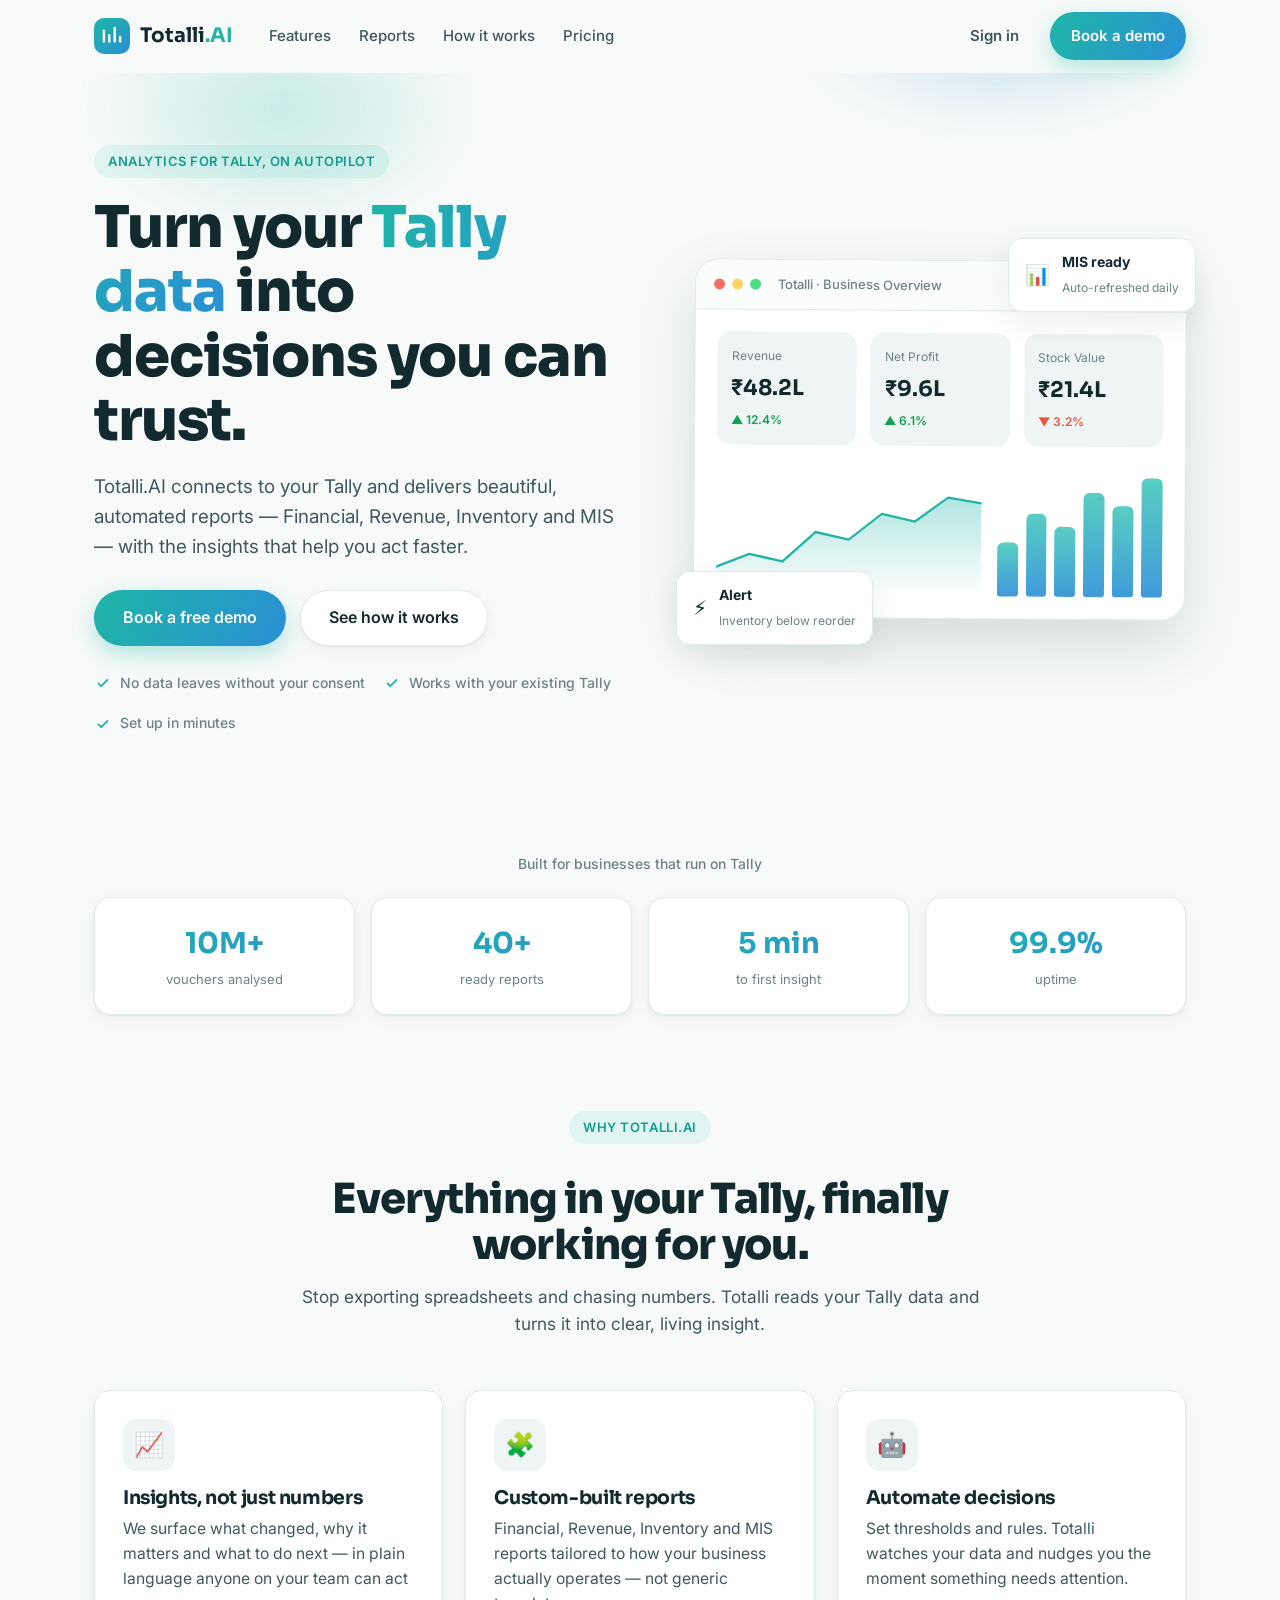
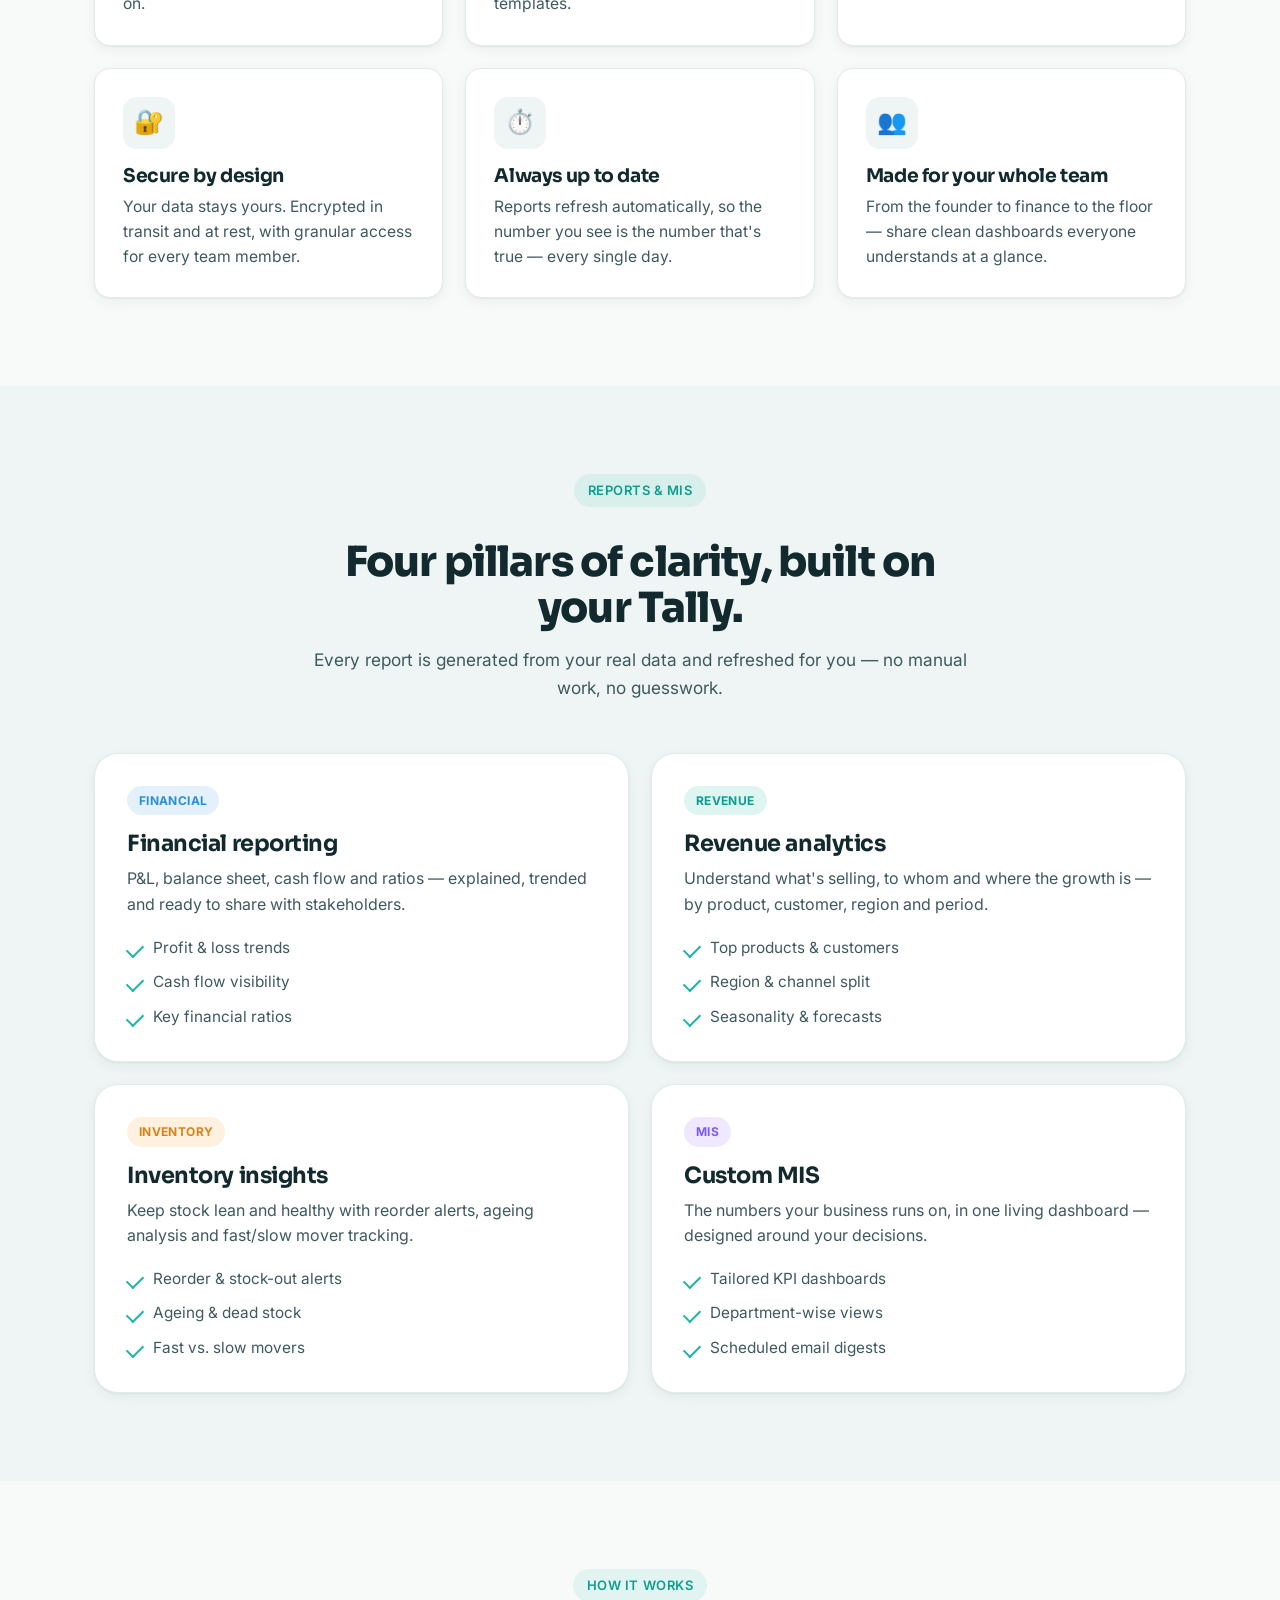
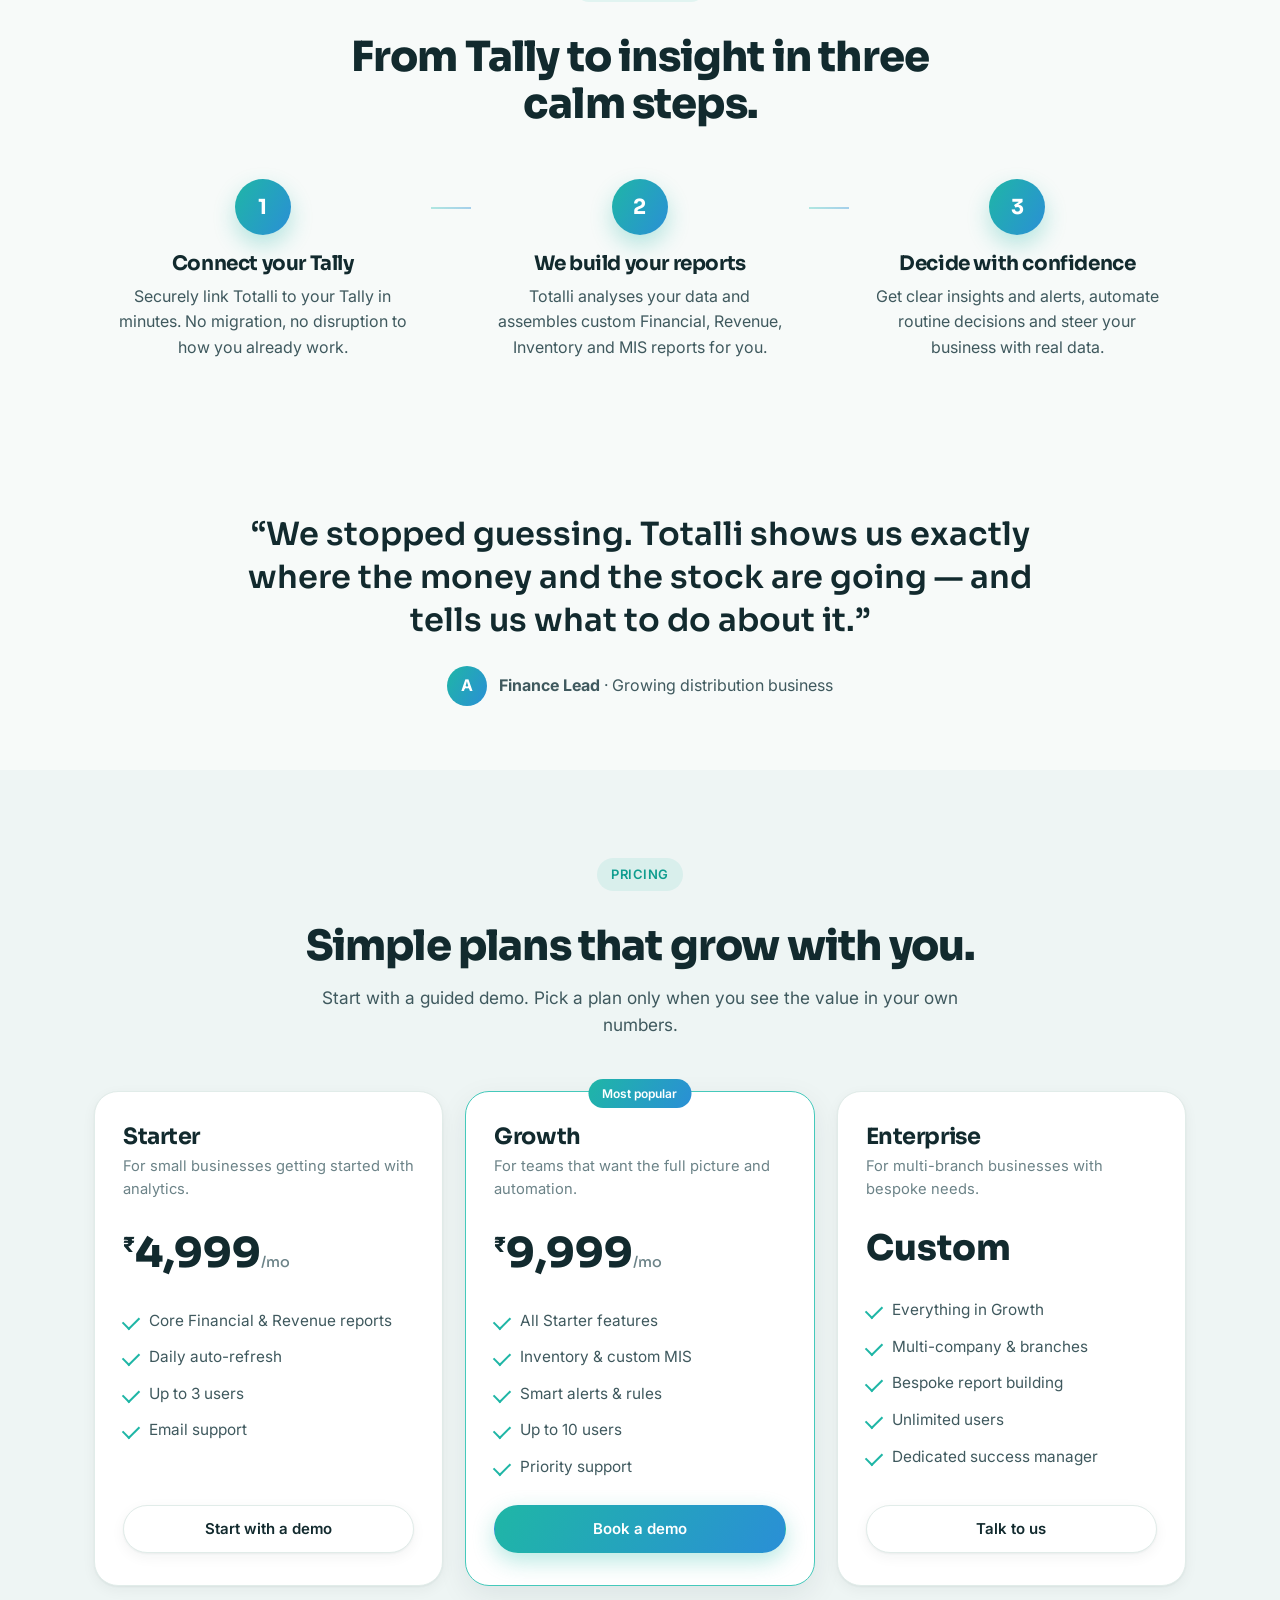
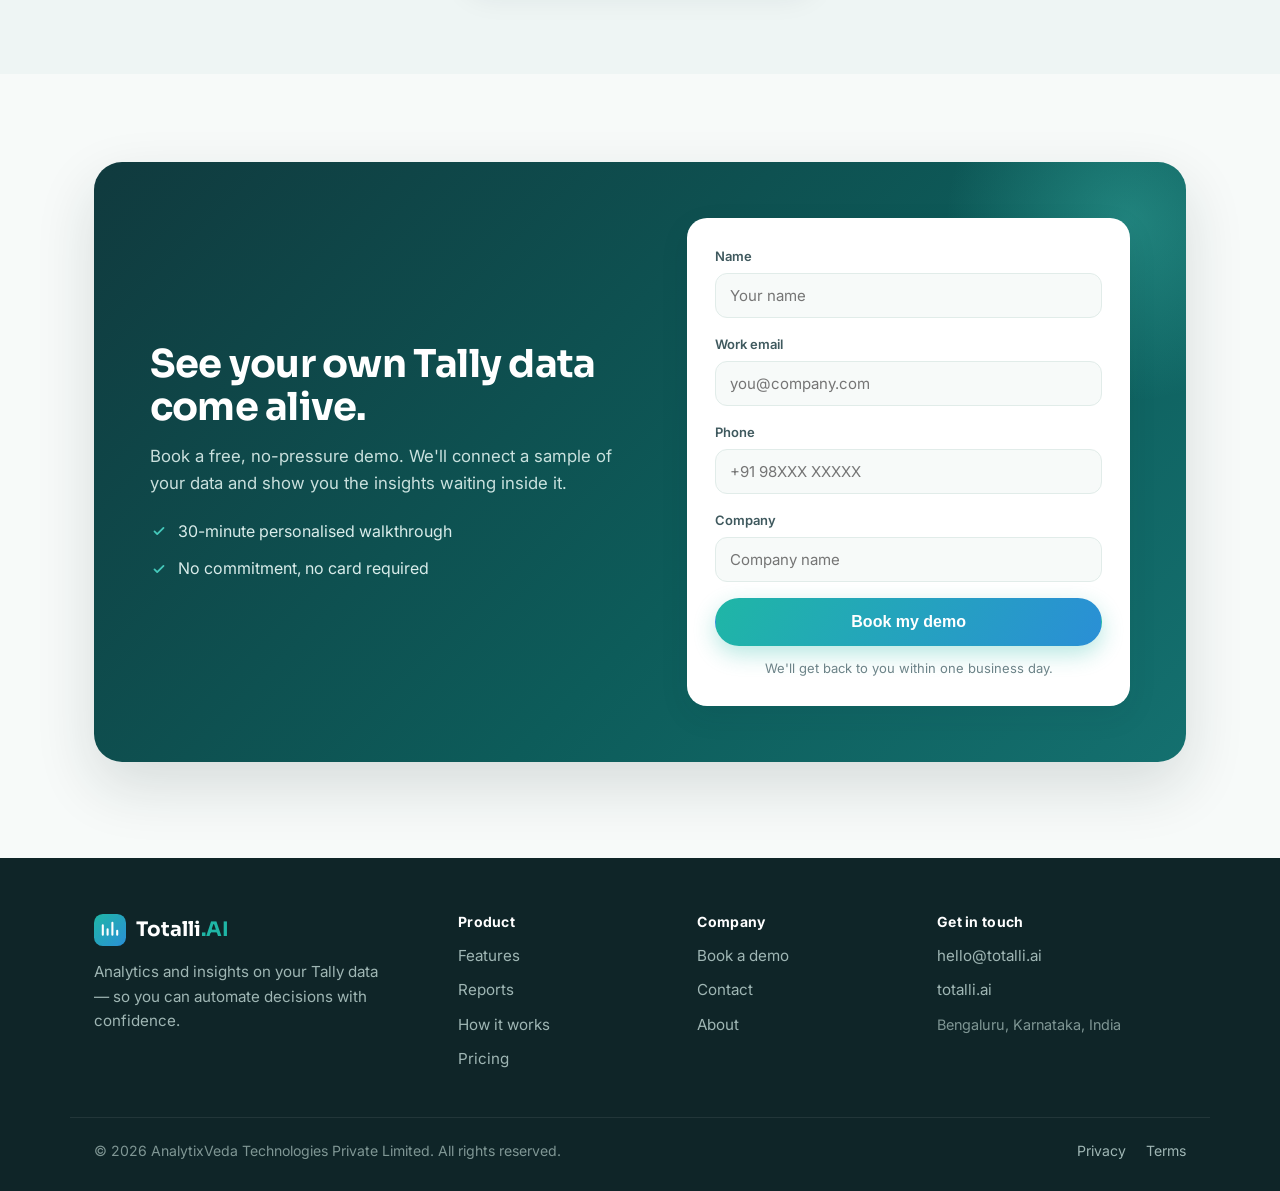
==== index.html @ 1603a4ab "Totalli.AI marketing site" ====
<!DOCTYPE html>
<html lang="en">
<head>
  <meta charset="UTF-8" />
  <meta name="viewport" content="width=device-width, initial-scale=1.0" />
  <title>Totalli.AI — Turn your Tally data into decisions</title>
  <meta name="description" content="Totalli.AI gives you analytics, insights and custom reports on your Tally data — Financial, Revenue, Inventory and MIS — so you can automate decisions with confidence." />
  <link rel="preconnect" href="https://fonts.googleapis.com" />
  <link rel="preconnect" href="https://fonts.gstatic.com" crossorigin />
  <link href="https://fonts.googleapis.com/css2?family=Inter:wght@400;500;600;700;800&family=Sora:wght@500;600;700;800&display=swap" rel="stylesheet" />
  <link rel="stylesheet" href="styles.css" />
  <link rel="icon" href="data:image/svg+xml,%3Csvg xmlns='http://www.w3.org/2000/svg' viewBox='0 0 32 32'%3E%3Crect width='32' height='32' rx='8' fill='%2316a394'/%3E%3Ctext x='50%25' y='54%25' font-size='18' font-family='Arial' font-weight='bold' fill='white' text-anchor='middle' dominant-baseline='middle'%3ET%3C/text%3E%3C/svg%3E" />
</head>
<body>
  <!-- ===== Header ===== -->
  <header class="site-header" id="top">
    <div class="container nav">
      <a href="#top" class="brand" aria-label="Totalli.AI home">
        <span class="brand-mark">
          <svg viewBox="0 0 40 40" width="36" height="36" aria-hidden="true">
            <rect width="40" height="40" rx="11" fill="url(#lg)"/>
            <path d="M11 26V14m6 12v-7m6 7v-15m6 15v-5" stroke="#fff" stroke-width="2.6" stroke-linecap="round"/>
            <defs>
              <linearGradient id="lg" x1="0" y1="0" x2="40" y2="40" gradientUnits="userSpaceOnUse">
                <stop stop-color="#1fb6a6"/><stop offset="1" stop-color="#2a8fd6"/>
              </linearGradient>
            </defs>
          </svg>
        </span>
        <span class="brand-name">Totalli<span class="brand-dot">.AI</span></span>
      </a>

      <nav class="nav-links" aria-label="Primary">
        <a href="#features">Features</a>
        <a href="#reports">Reports</a>
        <a href="#how">How it works</a>
        <a href="#pricing">Pricing</a>
      </nav>

      <div class="nav-cta">
        <a href="#contact" class="btn btn-ghost">Sign in</a>
        <a href="#contact" class="btn btn-primary">Book a demo</a>
      </div>

      <button class="nav-toggle" aria-label="Toggle menu" aria-expanded="false">
        <span></span><span></span><span></span>
      </button>
    </div>
  </header>

  <main>
    <!-- ===== Hero ===== -->
    <section class="hero">
      <div class="hero-glow" aria-hidden="true"></div>
      <div class="container hero-inner">
        <div class="hero-copy reveal">
          <span class="eyebrow">Analytics for Tally, on autopilot</span>
          <h1>Turn your <span class="grad">Tally data</span> into decisions you can trust.</h1>
          <p class="lede">
            Totalli.AI connects to your Tally and delivers beautiful, automated reports —
            Financial, Revenue, Inventory and MIS — with the insights that help you act faster.
          </p>
          <div class="hero-actions">
            <a href="#contact" class="btn btn-primary btn-lg">Book a free demo</a>
            <a href="#how" class="btn btn-soft btn-lg">See how it works</a>
          </div>
          <ul class="hero-trust">
            <li><svg class="ic" viewBox="0 0 20 20"><path d="M5 10.5l3 3 7-7" fill="none" stroke="currentColor" stroke-width="2" stroke-linecap="round" stroke-linejoin="round"/></svg> No data leaves without your consent</li>
            <li><svg class="ic" viewBox="0 0 20 20"><path d="M5 10.5l3 3 7-7" fill="none" stroke="currentColor" stroke-width="2" stroke-linecap="round" stroke-linejoin="round"/></svg> Works with your existing Tally</li>
            <li><svg class="ic" viewBox="0 0 20 20"><path d="M5 10.5l3 3 7-7" fill="none" stroke="currentColor" stroke-width="2" stroke-linecap="round" stroke-linejoin="round"/></svg> Set up in minutes</li>
          </ul>
        </div>

        <div class="hero-visual reveal">
          <div class="dash">
            <div class="dash-head">
              <span class="dot r"></span><span class="dot y"></span><span class="dot g"></span>
              <span class="dash-title">Totalli · Business Overview</span>
            </div>
            <div class="dash-body">
              <div class="kpis">
                <div class="kpi">
                  <span class="kpi-label">Revenue</span>
                  <span class="kpi-value">₹48.2L</span>
                  <span class="kpi-trend up">▲ 12.4%</span>
                </div>
                <div class="kpi">
                  <span class="kpi-label">Net Profit</span>
                  <span class="kpi-value">₹9.6L</span>
                  <span class="kpi-trend up">▲ 6.1%</span>
                </div>
                <div class="kpi">
                  <span class="kpi-label">Stock Value</span>
                  <span class="kpi-value">₹21.4L</span>
                  <span class="kpi-trend down">▼ 3.2%</span>
                </div>
              </div>
              <div class="chart">
                <svg viewBox="0 0 320 140" preserveAspectRatio="none" aria-hidden="true">
                  <defs>
                    <linearGradient id="area" x1="0" y1="0" x2="0" y2="1">
                      <stop offset="0" stop-color="#1fb6a6" stop-opacity="0.35"/>
                      <stop offset="1" stop-color="#1fb6a6" stop-opacity="0"/>
                    </linearGradient>
                  </defs>
                  <path class="spark-area" d="M0,110 L40,96 L80,104 L120,72 L160,80 L200,52 L240,60 L280,34 L320,40 L320,140 L0,140 Z" fill="url(#area)"/>
                  <path class="spark-line" d="M0,110 L40,96 L80,104 L120,72 L160,80 L200,52 L240,60 L280,34 L320,40" fill="none" stroke="#1fb6a6" stroke-width="2.5" stroke-linecap="round" stroke-linejoin="round"/>
                </svg>
                <div class="bars">
                  <span style="--h:42%"></span><span style="--h:64%"></span><span style="--h:54%"></span>
                  <span style="--h:80%"></span><span style="--h:70%"></span><span style="--h:92%"></span>
                </div>
              </div>
            </div>
          </div>
          <div class="float-card fc-1">
            <span class="fc-ic">📊</span>
            <div><strong>MIS ready</strong><small>Auto-refreshed daily</small></div>
          </div>
          <div class="float-card fc-2">
            <span class="fc-ic">⚡</span>
            <div><strong>Alert</strong><small>Inventory below reorder</small></div>
          </div>
        </div>
      </div>
    </section>

    <!-- ===== Logos / trust strip ===== -->
    <section class="strip">
      <div class="container">
        <p class="strip-label">Built for businesses that run on Tally</p>
        <div class="strip-stats">
          <div><b>10M+</b><span>vouchers analysed</span></div>
          <div><b>40+</b><span>ready reports</span></div>
          <div><b>5 min</b><span>to first insight</span></div>
          <div><b>99.9%</b><span>uptime</span></div>
        </div>
      </div>
    </section>

    <!-- ===== Features ===== -->
    <section class="section" id="features">
      <div class="container">
        <div class="section-head reveal">
          <span class="eyebrow">Why Totalli.AI</span>
          <h2>Everything in your Tally, finally working for you.</h2>
          <p>Stop exporting spreadsheets and chasing numbers. Totalli reads your Tally data and turns it into clear, living insight.</p>
        </div>
        <div class="grid features">
          <article class="card reveal">
            <span class="feat-ic">📈</span>
            <h3>Insights, not just numbers</h3>
            <p>We surface what changed, why it matters and what to do next — in plain language anyone on your team can act on.</p>
          </article>
          <article class="card reveal">
            <span class="feat-ic">🧩</span>
            <h3>Custom-built reports</h3>
            <p>Financial, Revenue, Inventory and MIS reports tailored to how your business actually operates — not generic templates.</p>
          </article>
          <article class="card reveal">
            <span class="feat-ic">🤖</span>
            <h3>Automate decisions</h3>
            <p>Set thresholds and rules. Totalli watches your data and nudges you the moment something needs attention.</p>
          </article>
          <article class="card reveal">
            <span class="feat-ic">🔐</span>
            <h3>Secure by design</h3>
            <p>Your data stays yours. Encrypted in transit and at rest, with granular access for every team member.</p>
          </article>
          <article class="card reveal">
            <span class="feat-ic">⏱️</span>
            <h3>Always up to date</h3>
            <p>Reports refresh automatically, so the number you see is the number that's true — every single day.</p>
          </article>
          <article class="card reveal">
            <span class="feat-ic">👥</span>
            <h3>Made for your whole team</h3>
            <p>From the founder to finance to the floor — share clean dashboards everyone understands at a glance.</p>
          </article>
        </div>
      </div>
    </section>

    <!-- ===== Reports ===== -->
    <section class="section section-tint" id="reports">
      <div class="container">
        <div class="section-head reveal">
          <span class="eyebrow">Reports & MIS</span>
          <h2>Four pillars of clarity, built on your Tally.</h2>
          <p>Every report is generated from your real data and refreshed for you — no manual work, no guesswork.</p>
        </div>
        <div class="grid reports">
          <article class="report reveal">
            <div class="report-tag tag-fin">Financial</div>
            <h3>Financial reporting</h3>
            <p>P&amp;L, balance sheet, cash flow and ratios — explained, trended and ready to share with stakeholders.</p>
            <ul>
              <li>Profit &amp; loss trends</li>
              <li>Cash flow visibility</li>
              <li>Key financial ratios</li>
            </ul>
          </article>
          <article class="report reveal">
            <div class="report-tag tag-rev">Revenue</div>
            <h3>Revenue analytics</h3>
            <p>Understand what's selling, to whom and where the growth is — by product, customer, region and period.</p>
            <ul>
              <li>Top products &amp; customers</li>
              <li>Region &amp; channel split</li>
              <li>Seasonality &amp; forecasts</li>
            </ul>
          </article>
          <article class="report reveal">
            <div class="report-tag tag-inv">Inventory</div>
            <h3>Inventory insights</h3>
            <p>Keep stock lean and healthy with reorder alerts, ageing analysis and fast/slow mover tracking.</p>
            <ul>
              <li>Reorder &amp; stock-out alerts</li>
              <li>Ageing &amp; dead stock</li>
              <li>Fast vs. slow movers</li>
            </ul>
          </article>
          <article class="report reveal">
            <div class="report-tag tag-mis">MIS</div>
            <h3>Custom MIS</h3>
            <p>The numbers your business runs on, in one living dashboard — designed around your decisions.</p>
            <ul>
              <li>Tailored KPI dashboards</li>
              <li>Department-wise views</li>
              <li>Scheduled email digests</li>
            </ul>
          </article>
        </div>
      </div>
    </section>

    <!-- ===== How it works ===== -->
    <section class="section" id="how">
      <div class="container">
        <div class="section-head reveal">
          <span class="eyebrow">How it works</span>
          <h2>From Tally to insight in three calm steps.</h2>
        </div>
        <div class="steps">
          <div class="step reveal">
            <span class="step-num">1</span>
            <h3>Connect your Tally</h3>
            <p>Securely link Totalli to your Tally in minutes. No migration, no disruption to how you already work.</p>
          </div>
          <div class="step-line" aria-hidden="true"></div>
          <div class="step reveal">
            <span class="step-num">2</span>
            <h3>We build your reports</h3>
            <p>Totalli analyses your data and assembles custom Financial, Revenue, Inventory and MIS reports for you.</p>
          </div>
          <div class="step-line" aria-hidden="true"></div>
          <div class="step reveal">
            <span class="step-num">3</span>
            <h3>Decide with confidence</h3>
            <p>Get clear insights and alerts, automate routine decisions and steer your business with real data.</p>
          </div>
        </div>
      </div>
    </section>

    <!-- ===== Quote / social proof ===== -->
    <section class="section quote-section">
      <div class="container">
        <blockquote class="quote reveal">
          <p>“We stopped guessing. Totalli shows us exactly where the money and the stock are going — and tells us what to do about it.”</p>
          <footer><span class="avatar">A</span> <span><strong>Finance Lead</strong> · Growing distribution business</span></footer>
        </blockquote>
      </div>
    </section>

    <!-- ===== Pricing ===== -->
    <section class="section section-tint" id="pricing">
      <div class="container">
        <div class="section-head reveal">
          <span class="eyebrow">Pricing</span>
          <h2>Simple plans that grow with you.</h2>
          <p>Start with a guided demo. Pick a plan only when you see the value in your own numbers.</p>
        </div>
        <div class="grid pricing">
          <article class="price-card reveal">
            <h3>Starter</h3>
            <p class="price-desc">For small businesses getting started with analytics.</p>
            <div class="price"><span>₹</span>4,999<small>/mo</small></div>
            <ul>
              <li>Core Financial &amp; Revenue reports</li>
              <li>Daily auto-refresh</li>
              <li>Up to 3 users</li>
              <li>Email support</li>
            </ul>
            <a href="#contact" class="btn btn-soft btn-block">Start with a demo</a>
          </article>
          <article class="price-card featured reveal">
            <span class="badge">Most popular</span>
            <h3>Growth</h3>
            <p class="price-desc">For teams that want the full picture and automation.</p>
            <div class="price"><span>₹</span>9,999<small>/mo</small></div>
            <ul>
              <li>All Starter features</li>
              <li>Inventory &amp; custom MIS</li>
              <li>Smart alerts &amp; rules</li>
              <li>Up to 10 users</li>
              <li>Priority support</li>
            </ul>
            <a href="#contact" class="btn btn-primary btn-block">Book a demo</a>
          </article>
          <article class="price-card reveal">
            <h3>Enterprise</h3>
            <p class="price-desc">For multi-branch businesses with bespoke needs.</p>
            <div class="price price-custom">Custom</div>
            <ul>
              <li>Everything in Growth</li>
              <li>Multi-company &amp; branches</li>
              <li>Bespoke report building</li>
              <li>Unlimited users</li>
              <li>Dedicated success manager</li>
            </ul>
            <a href="#contact" class="btn btn-soft btn-block">Talk to us</a>
          </article>
        </div>
      </div>
    </section>

    <!-- ===== CTA / Contact ===== -->
    <section class="section cta-section" id="contact">
      <div class="container">
        <div class="cta reveal">
          <div class="cta-copy">
            <h2>See your own Tally data come alive.</h2>
            <p>Book a free, no-pressure demo. We'll connect a sample of your data and show you the insights waiting inside it.</p>
            <ul class="cta-points">
              <li><svg class="ic" viewBox="0 0 20 20"><path d="M5 10.5l3 3 7-7" fill="none" stroke="currentColor" stroke-width="2" stroke-linecap="round" stroke-linejoin="round"/></svg> 30-minute personalised walkthrough</li>
              <li><svg class="ic" viewBox="0 0 20 20"><path d="M5 10.5l3 3 7-7" fill="none" stroke="currentColor" stroke-width="2" stroke-linecap="round" stroke-linejoin="round"/></svg> No commitment, no card required</li>
            </ul>
          </div>
          <form class="cta-form" id="demoForm" onsubmit="return Totalli.submit(event)">
            <!-- Web3Forms config -->
            <input type="hidden" name="access_key" value="YOUR_WEB3FORMS_ACCESS_KEY" />
            <input type="hidden" name="subject" value="New Totalli.AI demo request" />
            <input type="hidden" name="from_name" value="Totalli.AI Website" />
            <!-- Honeypot spam trap (leave empty) -->
            <input type="checkbox" name="botcheck" class="hp" tabindex="-1" autocomplete="off" />

            <div class="field">
              <label for="name">Name</label>
              <input id="name" name="name" type="text" placeholder="Your name" required />
            </div>
            <div class="field">
              <label for="email">Work email</label>
              <input id="email" name="email" type="email" placeholder="you@company.com" required />
            </div>
            <div class="field">
              <label for="phone">Phone</label>
              <input id="phone" name="phone" type="tel" inputmode="tel" placeholder="+91 98XXX XXXXX" pattern="[0-9+()\-\s]{7,}" required />
            </div>
            <div class="field">
              <label for="company">Company</label>
              <input id="company" name="company" type="text" placeholder="Company name" />
            </div>
            <button type="submit" class="btn btn-primary btn-block btn-lg" id="demoSubmit">Book my demo</button>
            <p class="form-note" id="formNote">We'll get back to you within one business day.</p>
          </form>
        </div>
      </div>
    </section>
  </main>

  <!-- ===== Footer ===== -->
  <footer class="site-footer">
    <div class="container footer-grid">
      <div class="footer-brand">
        <a href="#top" class="brand">
          <span class="brand-mark">
            <svg viewBox="0 0 40 40" width="32" height="32" aria-hidden="true">
              <rect width="40" height="40" rx="11" fill="url(#lg2)"/>
              <path d="M11 26V14m6 12v-7m6 7v-15m6 15v-5" stroke="#fff" stroke-width="2.6" stroke-linecap="round"/>
              <defs><linearGradient id="lg2" x1="0" y1="0" x2="40" y2="40" gradientUnits="userSpaceOnUse"><stop stop-color="#1fb6a6"/><stop offset="1" stop-color="#2a8fd6"/></linearGradient></defs>
            </svg>
          </span>
          <span class="brand-name">Totalli<span class="brand-dot">.AI</span></span>
        </a>
        <p>Analytics and insights on your Tally data — so you can automate decisions with confidence.</p>
      </div>
      <div class="footer-col">
        <h4>Product</h4>
        <a href="#features">Features</a>
        <a href="#reports">Reports</a>
        <a href="#how">How it works</a>
        <a href="#pricing">Pricing</a>
      </div>
      <div class="footer-col">
        <h4>Company</h4>
        <a href="#contact">Book a demo</a>
        <a href="#contact">Contact</a>
        <a href="#top">About</a>
      </div>
      <div class="footer-col">
        <h4>Get in touch</h4>
        <a href="mailto:hello@totalli.ai">hello@totalli.ai</a>
        <a href="https://totalli.ai">totalli.ai</a>
        <p class="addr">Bengaluru, Karnataka, India</p>
      </div>
    </div>
    <div class="container footer-bottom">
      <p>© <span id="year"></span> AnalytixVeda Technologies Private Limited. All rights reserved.</p>
      <div class="footer-legal">
        <a href="privacy.html">Privacy</a><a href="terms.html">Terms</a>
      </div>
    </div>
  </footer>

  <script src="script.js"></script>
</body>
</html>
---- styles.css ----
/* ============================================================
   Totalli.AI — calm, modern marketing styles
   ============================================================ */

:root {
  /* Brand */
  --teal-600: #0f9d8f;
  --teal-500: #1fb6a6;
  --teal-400: #45c9bb;
  --blue-500: #2a8fd6;
  --grad: linear-gradient(120deg, #1fb6a6 0%, #2a8fd6 100%);

  /* Calm neutrals */
  --bg: #f7faf9;
  --bg-tint: #eef5f4;
  --surface: #ffffff;
  --ink: #122a2e;
  --ink-soft: #3f595e;
  --muted: #6c8388;
  --line: #e1ece9;

  --shadow-sm: 0 1px 2px rgba(18, 42, 46, .05), 0 4px 14px rgba(18, 42, 46, .05);
  --shadow-md: 0 10px 30px rgba(18, 42, 46, .08);
  --shadow-lg: 0 24px 60px rgba(18, 42, 46, .14);

  --radius: 16px;
  --radius-lg: 24px;
  --maxw: 1140px;

  --font: 'Inter', system-ui, -apple-system, 'Segoe UI', sans-serif;
  --display: 'Sora', var(--font);
}

* { box-sizing: border-box; margin: 0; padding: 0; }

html { scroll-behavior: smooth; }

body {
  font-family: var(--font);
  color: var(--ink);
  background: var(--bg);
  line-height: 1.6;
  -webkit-font-smoothing: antialiased;
  overflow-x: hidden;
}

.container { width: 100%; max-width: var(--maxw); margin: 0 auto; padding: 0 24px; }

h1, h2, h3, h4 { font-family: var(--display); line-height: 1.12; letter-spacing: -.02em; color: var(--ink); }

a { color: inherit; text-decoration: none; }

.grad {
  background: var(--grad);
  -webkit-background-clip: text;
  background-clip: text;
  color: transparent;
}

/* ===== Buttons ===== */
.btn {
  display: inline-flex; align-items: center; justify-content: center; gap: 8px;
  font-weight: 600; font-size: 15px;
  padding: 11px 20px; border-radius: 999px; border: 1px solid transparent;
  cursor: pointer; transition: transform .18s ease, box-shadow .18s ease, background .18s ease, color .18s ease;
  white-space: nowrap;
}
.btn-lg { padding: 14px 28px; font-size: 16px; }
.btn-block { width: 100%; }
.btn-primary { background: var(--grad); color: #fff; box-shadow: 0 8px 22px rgba(31, 182, 166, .32); }
.btn-primary:hover { transform: translateY(-2px); box-shadow: 0 14px 30px rgba(31, 182, 166, .4); }
.btn-soft { background: var(--surface); color: var(--ink); border-color: var(--line); box-shadow: var(--shadow-sm); }
.btn-soft:hover { transform: translateY(-2px); border-color: var(--teal-400); color: var(--teal-600); }
.btn-ghost { background: transparent; color: var(--ink-soft); }
.btn-ghost:hover { color: var(--teal-600); }

/* ===== Header ===== */
.site-header {
  position: sticky; top: 0; z-index: 50;
  backdrop-filter: blur(12px);
  background: rgba(247, 250, 249, .72);
  border-bottom: 1px solid transparent;
  transition: border-color .25s ease, background .25s ease, box-shadow .25s ease;
}
.site-header.scrolled { border-color: var(--line); box-shadow: var(--shadow-sm); background: rgba(247, 250, 249, .9); }
.nav { display: flex; align-items: center; gap: 24px; height: 72px; }
.brand { display: flex; align-items: center; gap: 10px; font-family: var(--display); font-weight: 700; font-size: 20px; }
.brand-mark { display: inline-flex; }
.brand-dot { color: var(--teal-500); }
.nav-links { display: flex; gap: 28px; margin-left: 12px; margin-right: auto; }
.nav-links a { color: var(--ink-soft); font-weight: 500; font-size: 15px; position: relative; padding: 4px 0; }
.nav-links a::after { content: ""; position: absolute; left: 0; bottom: -2px; width: 0; height: 2px; background: var(--grad); transition: width .22s ease; border-radius: 2px; }
.nav-links a:hover { color: var(--ink); }
.nav-links a:hover::after { width: 100%; }
.nav-cta { display: flex; align-items: center; gap: 10px; }

.nav-toggle { display: none; flex-direction: column; gap: 5px; background: none; border: none; cursor: pointer; padding: 8px; }
.nav-toggle span { width: 24px; height: 2px; background: var(--ink); border-radius: 2px; transition: .25s; }

/* ===== Hero ===== */
.hero { position: relative; padding: 72px 0 90px; overflow: hidden; }
.hero-glow {
  position: absolute; inset: -20% 0 auto 0; height: 620px; z-index: 0;
  background:
    radial-gradient(closest-side at 22% 30%, rgba(31, 182, 166, .22), transparent 70%),
    radial-gradient(closest-side at 78% 20%, rgba(42, 143, 214, .18), transparent 70%);
  filter: blur(10px);
}
.hero-inner { position: relative; z-index: 1; display: grid; grid-template-columns: 1.05fr .95fr; gap: 56px; align-items: center; }

.eyebrow {
  display: inline-block; font-weight: 600; font-size: 13px; letter-spacing: .04em; text-transform: uppercase;
  color: var(--teal-600); background: rgba(31, 182, 166, .1);
  padding: 6px 14px; border-radius: 999px; margin-bottom: 18px;
}
.hero h1 { font-size: clamp(2.3rem, 4.6vw, 3.6rem); font-weight: 800; margin-bottom: 18px; }
.lede { font-size: 1.18rem; color: var(--ink-soft); max-width: 540px; margin-bottom: 28px; }
.hero-actions { display: flex; gap: 14px; flex-wrap: wrap; margin-bottom: 26px; }
.hero-trust { display: flex; flex-wrap: wrap; gap: 18px; list-style: none; }
.hero-trust li { display: flex; align-items: center; gap: 8px; color: var(--muted); font-size: 14px; font-weight: 500; }
.ic { width: 18px; height: 18px; color: var(--teal-500); flex: none; }

/* Dashboard visual */
.hero-visual { position: relative; }
.dash {
  background: var(--surface); border: 1px solid var(--line); border-radius: var(--radius-lg);
  box-shadow: var(--shadow-lg); overflow: hidden; transform: rotate(.4deg);
}
.dash-head { display: flex; align-items: center; gap: 7px; padding: 14px 18px; border-bottom: 1px solid var(--line); background: #fbfdfc; }
.dot { width: 11px; height: 11px; border-radius: 50%; }
.dot.r { background: #ff6b6b; } .dot.y { background: #ffd166; } .dot.g { background: #4ade80; }
.dash-title { margin-left: 10px; font-size: 13px; color: var(--muted); font-weight: 500; }
.dash-body { padding: 22px; }
.kpis { display: grid; grid-template-columns: repeat(3, 1fr); gap: 14px; margin-bottom: 20px; }
.kpi { background: var(--bg-tint); border-radius: 14px; padding: 14px; }
.kpi-label { display: block; font-size: 12px; color: var(--muted); margin-bottom: 6px; }
.kpi-value { display: block; font-family: var(--display); font-weight: 700; font-size: 1.35rem; }
.kpi-trend { font-size: 12px; font-weight: 600; }
.kpi-trend.up { color: #12a150; } .kpi-trend.down { color: #e8573f; }
.chart { display: grid; grid-template-columns: 1.6fr 1fr; gap: 16px; align-items: end; }
.chart svg { width: 100%; height: 130px; }
.bars { display: flex; gap: 8px; align-items: flex-end; height: 130px; }
.bars span { flex: 1; height: var(--h); background: linear-gradient(180deg, var(--teal-400), var(--blue-500)); border-radius: 6px 6px 3px 3px; opacity: .9; }

.float-card {
  position: absolute; display: flex; align-items: center; gap: 12px;
  background: var(--surface); border: 1px solid var(--line); border-radius: 14px;
  padding: 12px 16px; box-shadow: var(--shadow-md);
}
.float-card strong { display: block; font-size: 14px; }
.float-card small { color: var(--muted); font-size: 12px; }
.fc-ic { font-size: 20px; }
.fc-1 { top: -22px; right: -10px; animation: floaty 6s ease-in-out infinite; }
.fc-2 { bottom: -26px; left: -18px; animation: floaty 6s ease-in-out infinite 1.6s; }
@keyframes floaty { 0%,100% { transform: translateY(0); } 50% { transform: translateY(-9px); } }

/* ===== Strip ===== */
.strip { padding: 28px 0 8px; }
.strip-label { text-align: center; color: var(--muted); font-size: 14px; font-weight: 500; margin-bottom: 22px; }
.strip-stats { display: grid; grid-template-columns: repeat(4, 1fr); gap: 16px; }
.strip-stats div { text-align: center; background: var(--surface); border: 1px solid var(--line); border-radius: 16px; padding: 22px 14px; box-shadow: var(--shadow-sm); }
.strip-stats b { display: block; font-family: var(--display); font-size: 1.8rem; font-weight: 700; background: var(--grad); -webkit-background-clip: text; background-clip: text; color: transparent; }
.strip-stats span { color: var(--muted); font-size: 13px; }

/* ===== Sections ===== */
.section { padding: 88px 0; }
.section-tint { background: var(--bg-tint); }
.section-head { max-width: 680px; margin: 0 auto 52px; text-align: center; }
.section-head h2 { font-size: clamp(1.8rem, 3.4vw, 2.6rem); font-weight: 800; margin: 14px 0; }
.section-head p { color: var(--ink-soft); font-size: 1.08rem; }

.grid { display: grid; gap: 22px; }
.features { grid-template-columns: repeat(3, 1fr); }

.card {
  background: var(--surface); border: 1px solid var(--line); border-radius: var(--radius);
  padding: 28px; box-shadow: var(--shadow-sm); transition: transform .2s ease, box-shadow .2s ease, border-color .2s ease;
}
.card:hover { transform: translateY(-4px); box-shadow: var(--shadow-md); border-color: var(--teal-400); }
.feat-ic { display: inline-flex; align-items: center; justify-content: center; width: 52px; height: 52px; border-radius: 14px; background: var(--bg-tint); font-size: 24px; margin-bottom: 16px; }
.card h3 { font-size: 1.18rem; margin-bottom: 8px; }
.card p { color: var(--ink-soft); font-size: .98rem; }

/* Reports */
.reports { grid-template-columns: repeat(2, 1fr); }
.report {
  background: var(--surface); border: 1px solid var(--line); border-radius: var(--radius-lg);
  padding: 32px; box-shadow: var(--shadow-sm); transition: transform .2s ease, box-shadow .2s ease;
}
.report:hover { transform: translateY(-4px); box-shadow: var(--shadow-md); }
.report-tag { display: inline-block; font-size: 12px; font-weight: 700; letter-spacing: .03em; text-transform: uppercase; padding: 5px 12px; border-radius: 999px; margin-bottom: 16px; }
.tag-fin { background: rgba(42, 143, 214, .12); color: #2a8fd6; }
.tag-rev { background: rgba(31, 182, 166, .14); color: var(--teal-600); }
.tag-inv { background: rgba(247, 168, 60, .16); color: #d9821a; }
.tag-mis { background: rgba(139, 92, 246, .14); color: #7c5cf0; }
.report h3 { font-size: 1.4rem; margin-bottom: 10px; }
.report > p { color: var(--ink-soft); margin-bottom: 18px; }
.report ul { list-style: none; display: grid; gap: 10px; }
.report li { position: relative; padding-left: 26px; color: var(--ink-soft); font-size: .96rem; }
.report li::before { content: ""; position: absolute; left: 0; top: 8px; width: 14px; height: 8px; border-left: 2px solid var(--teal-500); border-bottom: 2px solid var(--teal-500); transform: rotate(-45deg); }

/* Steps */
.steps { display: grid; grid-template-columns: 1fr auto 1fr auto 1fr; align-items: start; gap: 0; }
.step { text-align: center; padding: 0 18px; }
.step-num { display: inline-flex; align-items: center; justify-content: center; width: 56px; height: 56px; border-radius: 50%; background: var(--grad); color: #fff; font-family: var(--display); font-weight: 700; font-size: 1.3rem; margin-bottom: 18px; box-shadow: 0 10px 22px rgba(31, 182, 166, .3); }
.step h3 { font-size: 1.25rem; margin-bottom: 8px; }
.step p { color: var(--ink-soft); }
.step-line { height: 2px; margin-top: 28px; background: linear-gradient(90deg, var(--teal-400), var(--blue-500)); opacity: .4; min-width: 40px; }

/* Quote */
.quote-section { padding: 64px 0; }
.quote { max-width: 820px; margin: 0 auto; text-align: center; }
.quote p { font-family: var(--display); font-size: clamp(1.4rem, 2.8vw, 2rem); font-weight: 600; line-height: 1.35; color: var(--ink); margin-bottom: 24px; }
.quote footer { display: inline-flex; align-items: center; gap: 12px; color: var(--ink-soft); }
.avatar { display: inline-flex; align-items: center; justify-content: center; width: 40px; height: 40px; border-radius: 50%; background: var(--grad); color: #fff; font-weight: 700; }

/* Pricing */
.pricing { grid-template-columns: repeat(3, 1fr); align-items: stretch; }
.price-card {
  position: relative; background: var(--surface); border: 1px solid var(--line); border-radius: var(--radius-lg);
  padding: 32px 28px; box-shadow: var(--shadow-sm); display: flex; flex-direction: column;
  transition: transform .2s ease, box-shadow .2s ease;
}
.price-card:hover { transform: translateY(-4px); box-shadow: var(--shadow-md); }
.price-card.featured { border-color: var(--teal-400); box-shadow: var(--shadow-md); }
.badge { position: absolute; top: -13px; left: 50%; transform: translateX(-50%); background: var(--grad); color: #fff; font-size: 12px; font-weight: 600; padding: 5px 14px; border-radius: 999px; }
.price-card h3 { font-size: 1.4rem; margin-bottom: 6px; }
.price-desc { color: var(--muted); font-size: .92rem; margin-bottom: 18px; min-height: 42px; }
.price { font-family: var(--display); font-weight: 800; font-size: 2.6rem; color: var(--ink); margin-bottom: 22px; }
.price span { font-size: 1.3rem; vertical-align: super; }
.price small { font-size: .9rem; color: var(--muted); font-weight: 500; }
.price-custom { font-size: 2.2rem; }
.price-card ul { list-style: none; display: grid; gap: 12px; margin-bottom: 26px; }
.price-card li { position: relative; padding-left: 26px; color: var(--ink-soft); font-size: .96rem; }
.price-card li::before { content: ""; position: absolute; left: 0; top: 7px; width: 14px; height: 8px; border-left: 2px solid var(--teal-500); border-bottom: 2px solid var(--teal-500); transform: rotate(-45deg); }
.price-card .btn { margin-top: auto; }

/* CTA */
.cta-section { padding-bottom: 96px; }
.cta {
  display: grid; grid-template-columns: 1.05fr .95fr; gap: 48px; align-items: center;
  background: linear-gradient(135deg, #103a3e 0%, #0d5c5a 60%, #14706f 100%);
  border-radius: 28px; padding: 56px; color: #eafaf7; position: relative; overflow: hidden;
  box-shadow: var(--shadow-lg);
}
.cta::after { content: ""; position: absolute; right: -120px; top: -120px; width: 360px; height: 360px; border-radius: 50%; background: radial-gradient(closest-side, rgba(69, 201, 187, .35), transparent); }
.cta-copy { position: relative; z-index: 1; }
.cta h2 { color: #fff; font-size: clamp(1.7rem, 3.2vw, 2.4rem); margin-bottom: 14px; }
.cta-copy p { color: rgba(234, 250, 247, .85); font-size: 1.05rem; margin-bottom: 22px; }
.cta-points { list-style: none; display: grid; gap: 12px; }
.cta-points li { display: flex; align-items: center; gap: 10px; color: rgba(234, 250, 247, .92); }
.cta-points .ic { color: var(--teal-400); }
.cta-form { position: relative; z-index: 1; background: var(--surface); border-radius: 20px; padding: 28px; box-shadow: var(--shadow-md); }
.field { margin-bottom: 16px; }
.field label { display: block; font-size: 13px; font-weight: 600; color: var(--ink-soft); margin-bottom: 6px; }
.field input { width: 100%; padding: 12px 14px; border: 1px solid var(--line); border-radius: 12px; font-family: inherit; font-size: 15px; color: var(--ink); background: var(--bg); transition: border-color .18s ease, box-shadow .18s ease; }
.field input:focus { outline: none; border-color: var(--teal-400); box-shadow: 0 0 0 3px rgba(31, 182, 166, .15); background: #fff; }
.form-note { text-align: center; color: var(--muted); font-size: 13px; margin-top: 12px; }
.form-note.ok { color: #12a150; font-weight: 600; }
.form-note.err { color: #e8573f; font-weight: 600; }
.hp { position: absolute !important; left: -9999px; width: 1px; height: 1px; opacity: 0; }
#demoSubmit:disabled { opacity: .7; cursor: progress; }

/* ===== Footer ===== */
.site-footer { background: #0f2528; color: #c4d6d4; padding: 56px 0 28px; }
.footer-grid { display: grid; grid-template-columns: 1.6fr 1fr 1fr 1.2fr; gap: 32px; padding-bottom: 36px; border-bottom: 1px solid rgba(255,255,255,.08); }
.footer-brand .brand { color: #fff; margin-bottom: 14px; }
.footer-brand p { color: #9fb6b4; font-size: .95rem; max-width: 300px; }
.footer-col h4 { color: #fff; font-size: 14px; margin-bottom: 14px; font-family: var(--font); letter-spacing: .02em; }
.footer-col a { display: block; color: #9fb6b4; font-size: .95rem; margin-bottom: 10px; transition: color .18s ease; }
.footer-col a:hover { color: var(--teal-400); }
.addr { color: #7f9694; font-size: .9rem; margin-top: 6px; }
.footer-bottom { display: flex; justify-content: space-between; align-items: center; padding-top: 22px; flex-wrap: wrap; gap: 12px; }
.footer-bottom p { color: #7f9694; font-size: .88rem; }
.footer-legal { display: flex; gap: 20px; }
.footer-legal a { color: #9fb6b4; font-size: .88rem; }
.footer-legal a:hover { color: var(--teal-400); }

/* ===== Legal pages ===== */
.legal-hero { padding: 56px 0 24px; background: var(--bg-tint); border-bottom: 1px solid var(--line); }
.legal-hero h1 { font-size: clamp(2rem, 4vw, 2.8rem); font-weight: 800; margin-bottom: 8px; }
.legal-hero p { color: var(--muted); font-size: .98rem; }
.legal { max-width: 800px; margin: 0 auto; padding: 56px 24px 88px; }
.legal h2 { font-size: 1.4rem; margin: 36px 0 12px; }
.legal h2:first-child { margin-top: 0; }
.legal h3 { font-size: 1.1rem; margin: 22px 0 8px; }
.legal p, .legal li { color: var(--ink-soft); font-size: 1rem; margin-bottom: 12px; }
.legal ul { padding-left: 22px; margin-bottom: 12px; }
.legal li { margin-bottom: 8px; }
.legal a { color: var(--teal-600); font-weight: 500; }
.legal a:hover { text-decoration: underline; }
.legal .back { display: inline-flex; align-items: center; gap: 6px; margin-bottom: 8px; font-weight: 500; color: var(--teal-600); }
.legal-note { background: var(--bg-tint); border: 1px solid var(--line); border-radius: 14px; padding: 16px 18px; font-size: .92rem; color: var(--muted); margin-top: 32px; }

/* ===== Reveal animation ===== */
.reveal { opacity: 0; transform: translateY(22px); transition: opacity .7s ease, transform .7s ease; }
.reveal.in { opacity: 1; transform: none; }

/* ===== Responsive ===== */
@media (max-width: 960px) {
  .hero-inner { grid-template-columns: 1fr; gap: 48px; }
  .hero-visual { max-width: 520px; margin: 0 auto; }
  .features { grid-template-columns: repeat(2, 1fr); }
  .footer-grid { grid-template-columns: 1fr 1fr; }
  .cta { grid-template-columns: 1fr; padding: 40px; }
}
@media (max-width: 760px) {
  .nav-links, .nav-cta { display: none; }
  .nav-toggle { display: flex; }
  .site-header.menu-open .nav-links {
    display: flex; flex-direction: column; position: absolute; top: 72px; left: 0; right: 0;
    background: var(--surface); padding: 20px 24px; gap: 16px; box-shadow: var(--shadow-md); border-bottom: 1px solid var(--line);
  }
  .site-header.menu-open .nav-cta { display: flex; position: absolute; top: 100%; left: 0; right: 0; background: var(--surface); padding: 0 24px 22px; }
  .strip-stats { grid-template-columns: repeat(2, 1fr); }
  .features, .reports, .pricing { grid-template-columns: 1fr; }
  .steps { grid-template-columns: 1fr; gap: 32px; }
  .step-line { display: none; }
  .section { padding: 64px 0; }
}
@media (max-width: 460px) {
  .strip-stats { grid-template-columns: 1fr 1fr; }
  .cta, .cta-form { padding: 28px 22px; }
  .float-card { display: none; }
}
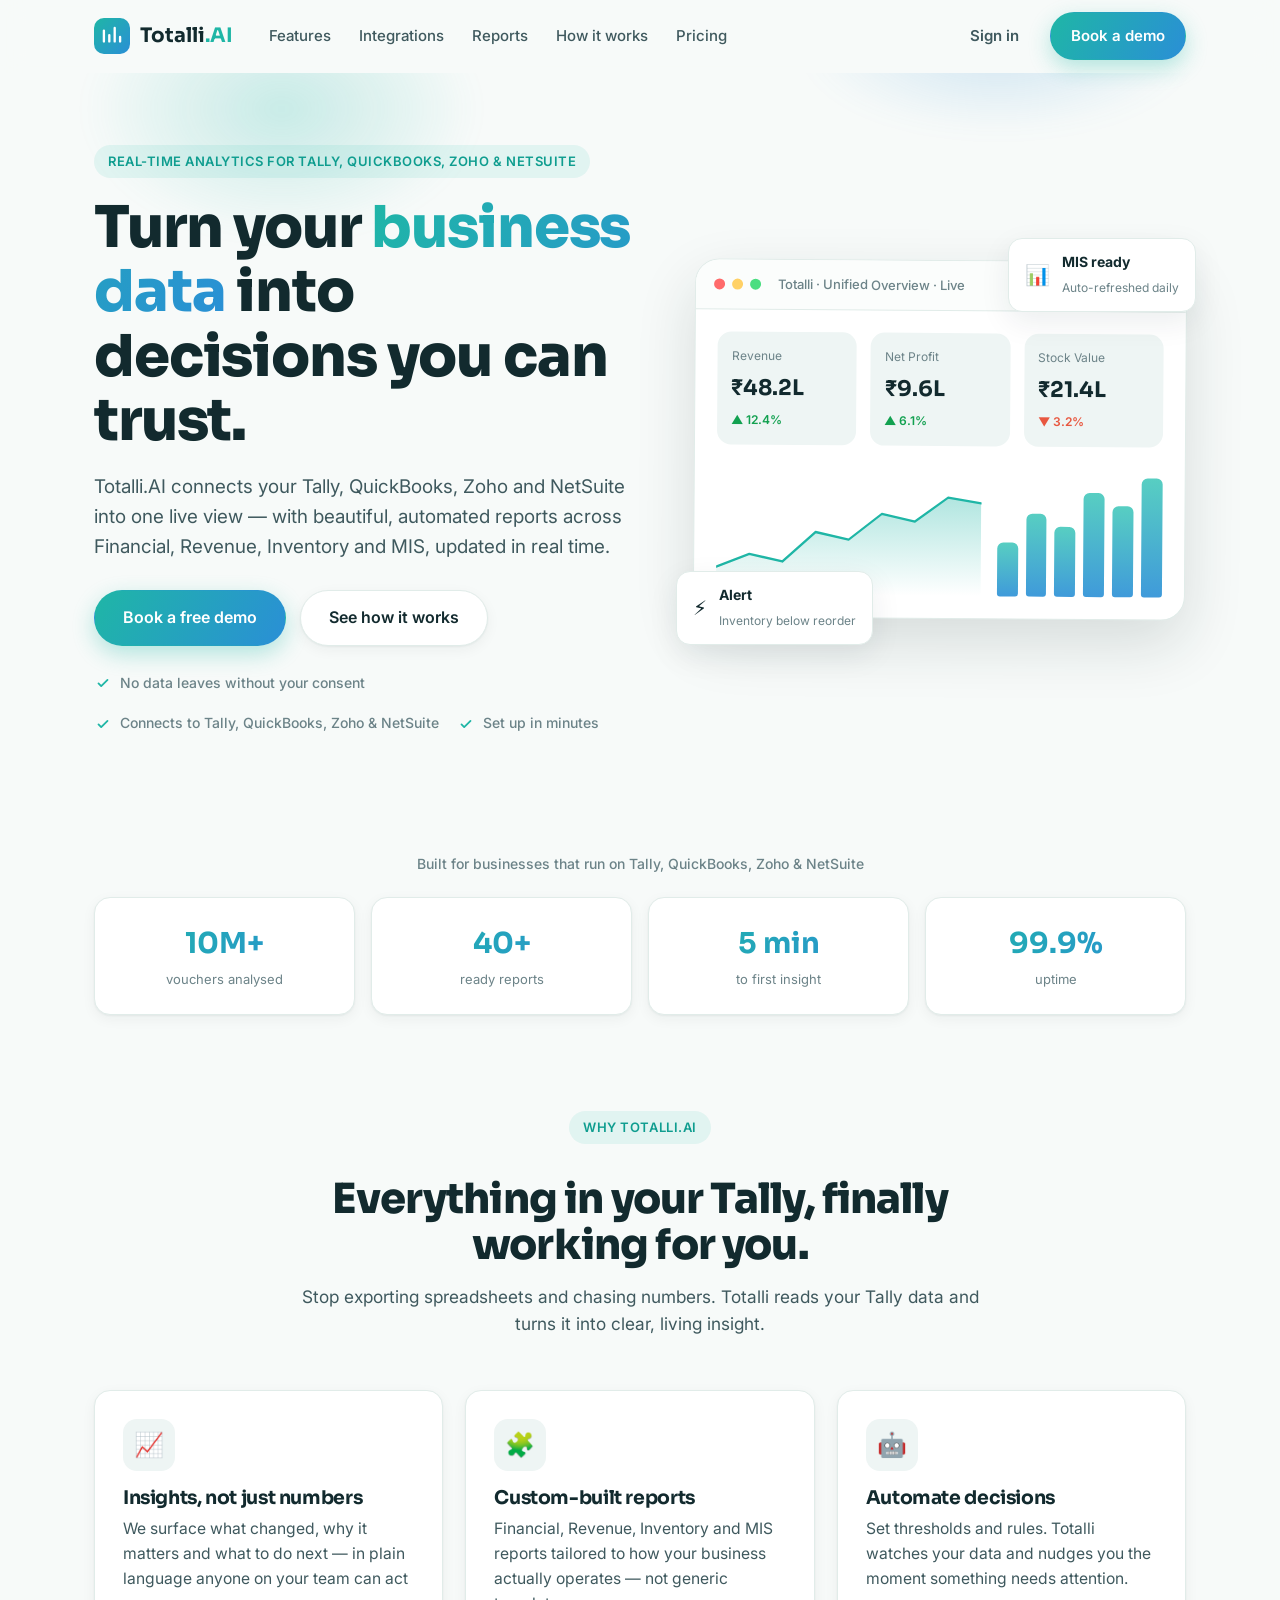
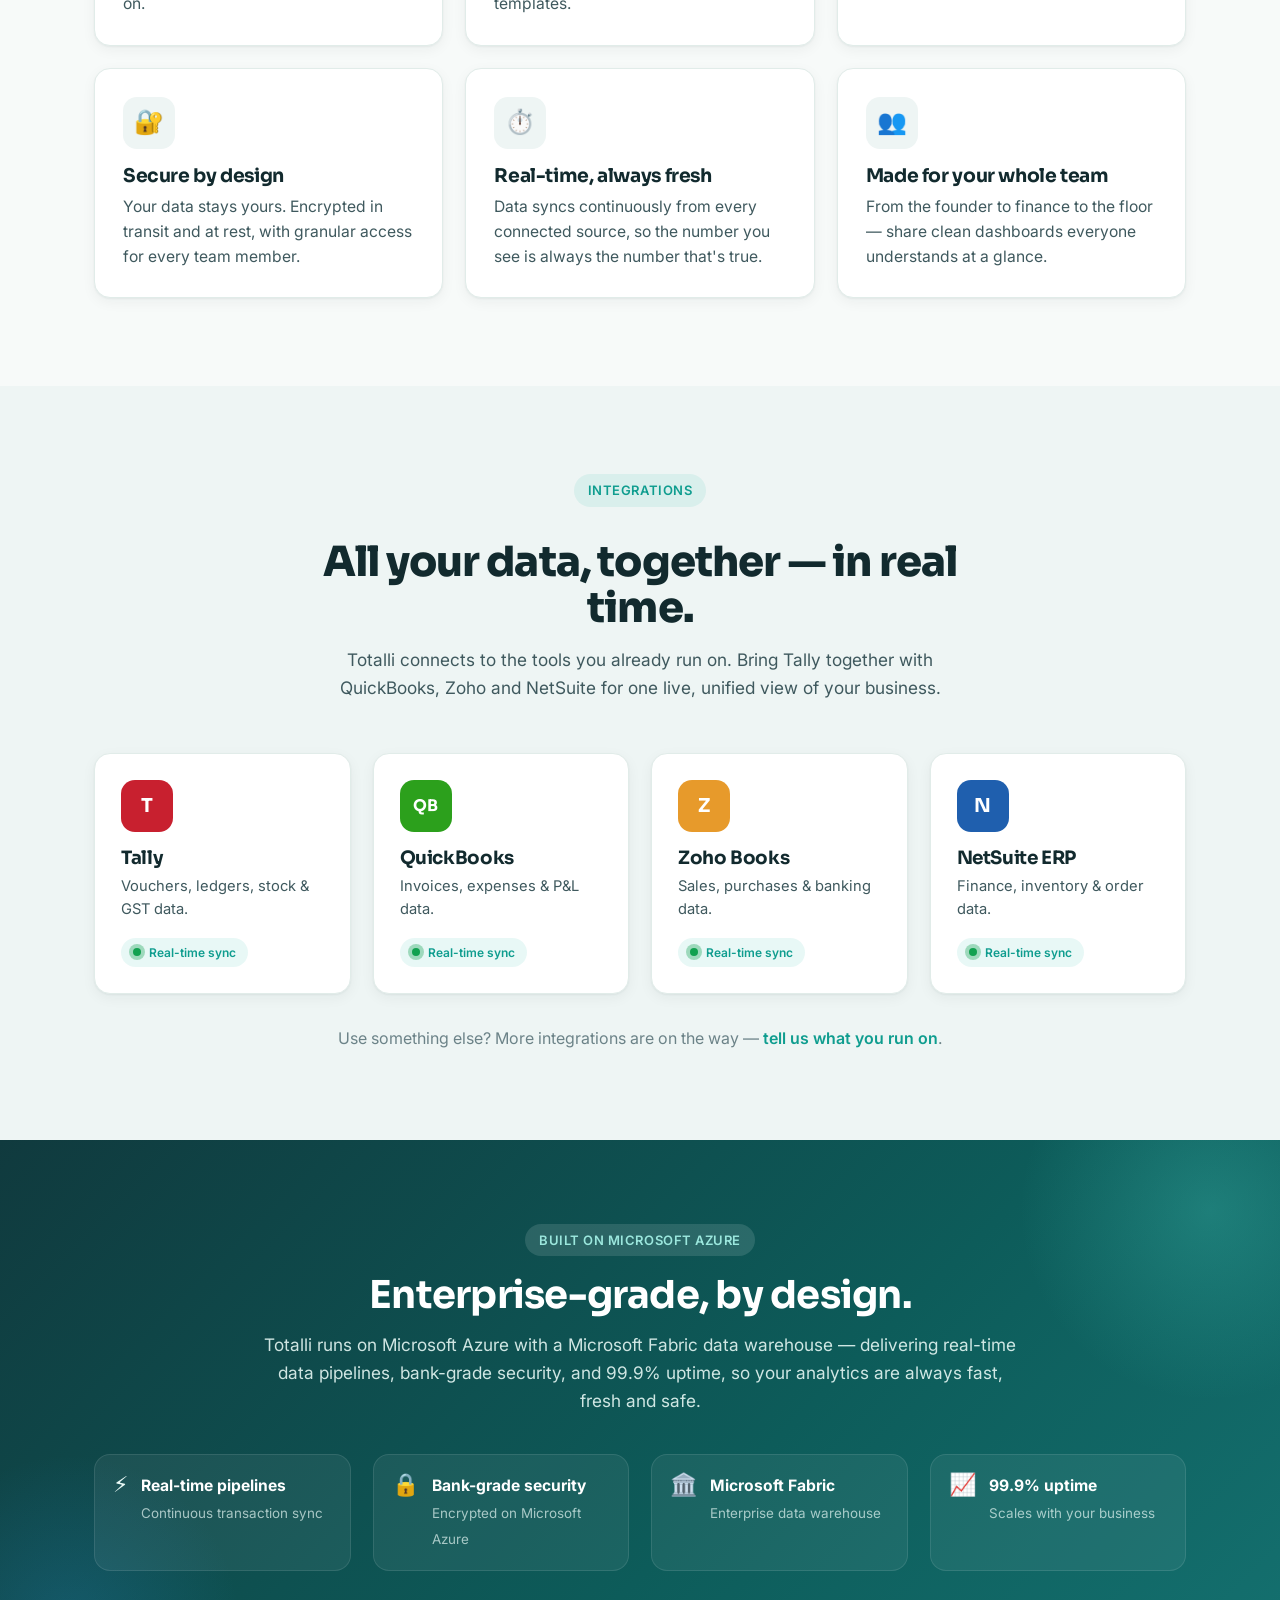
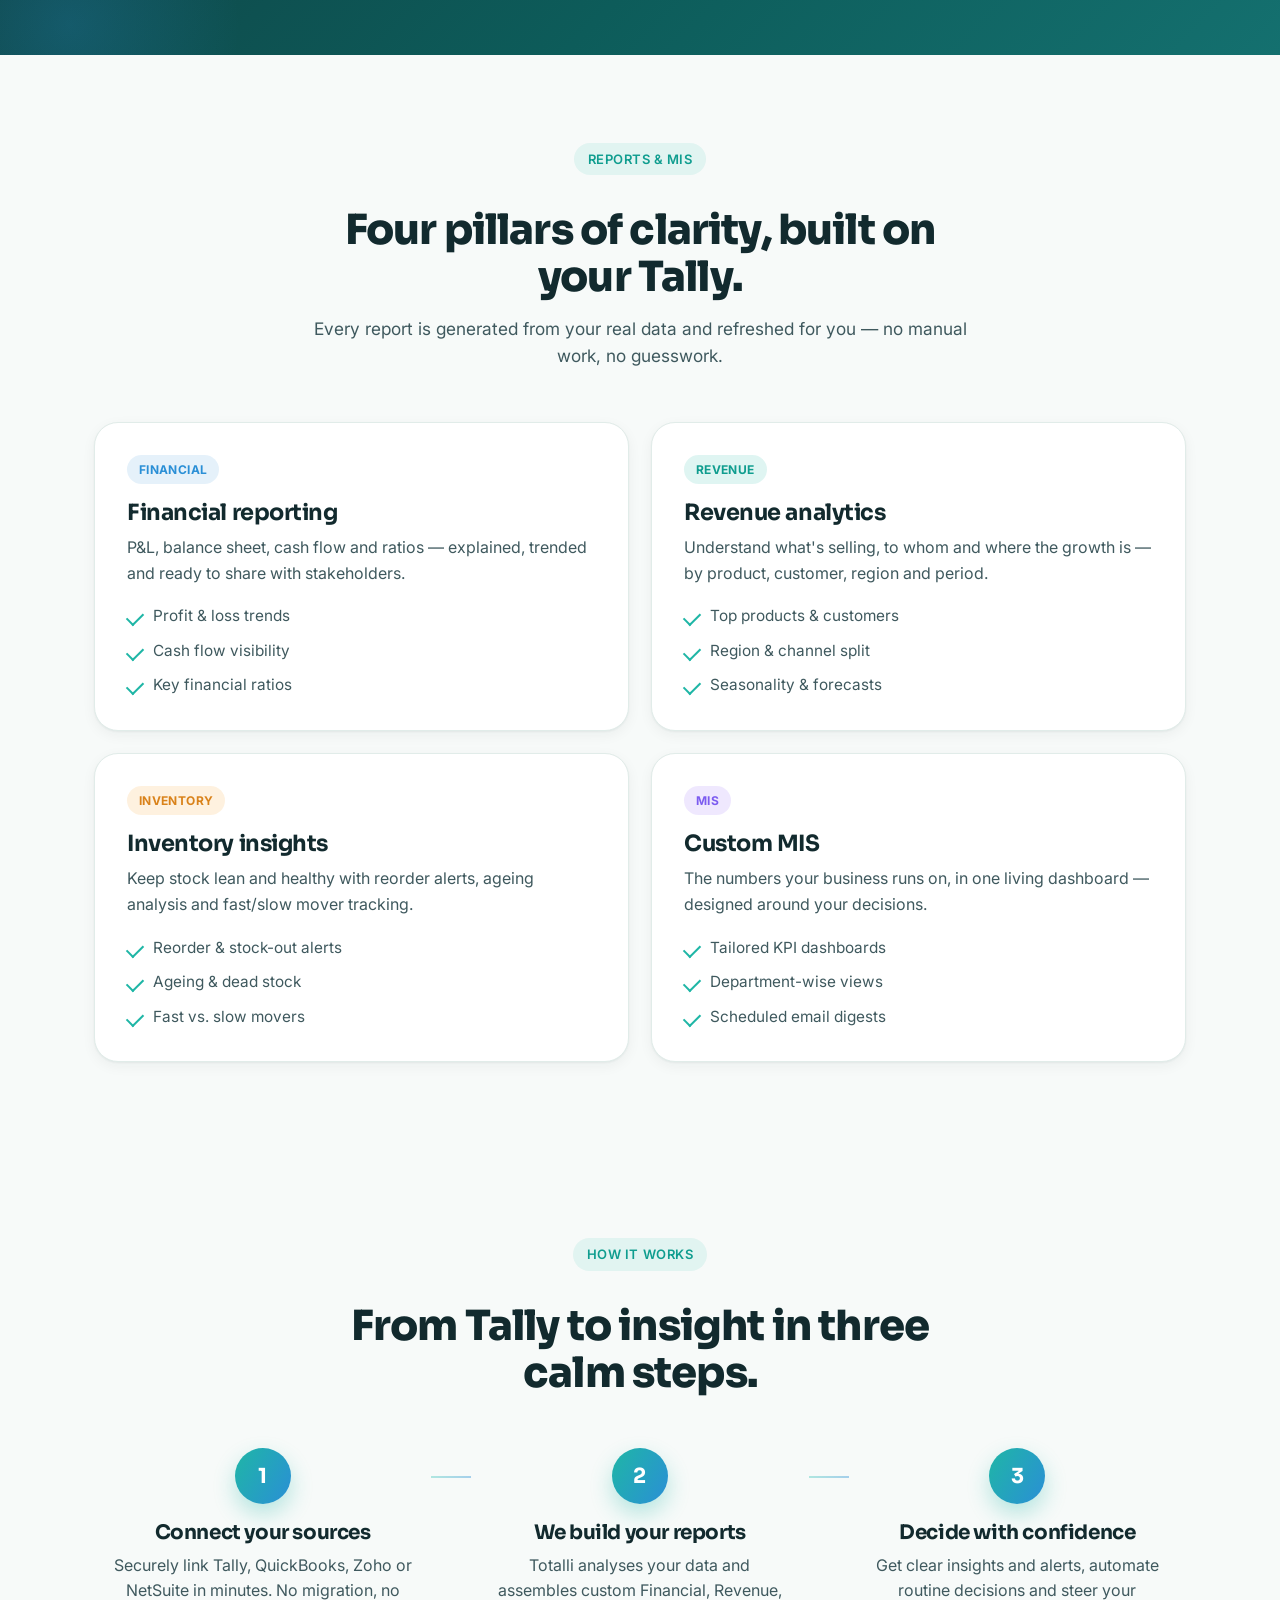
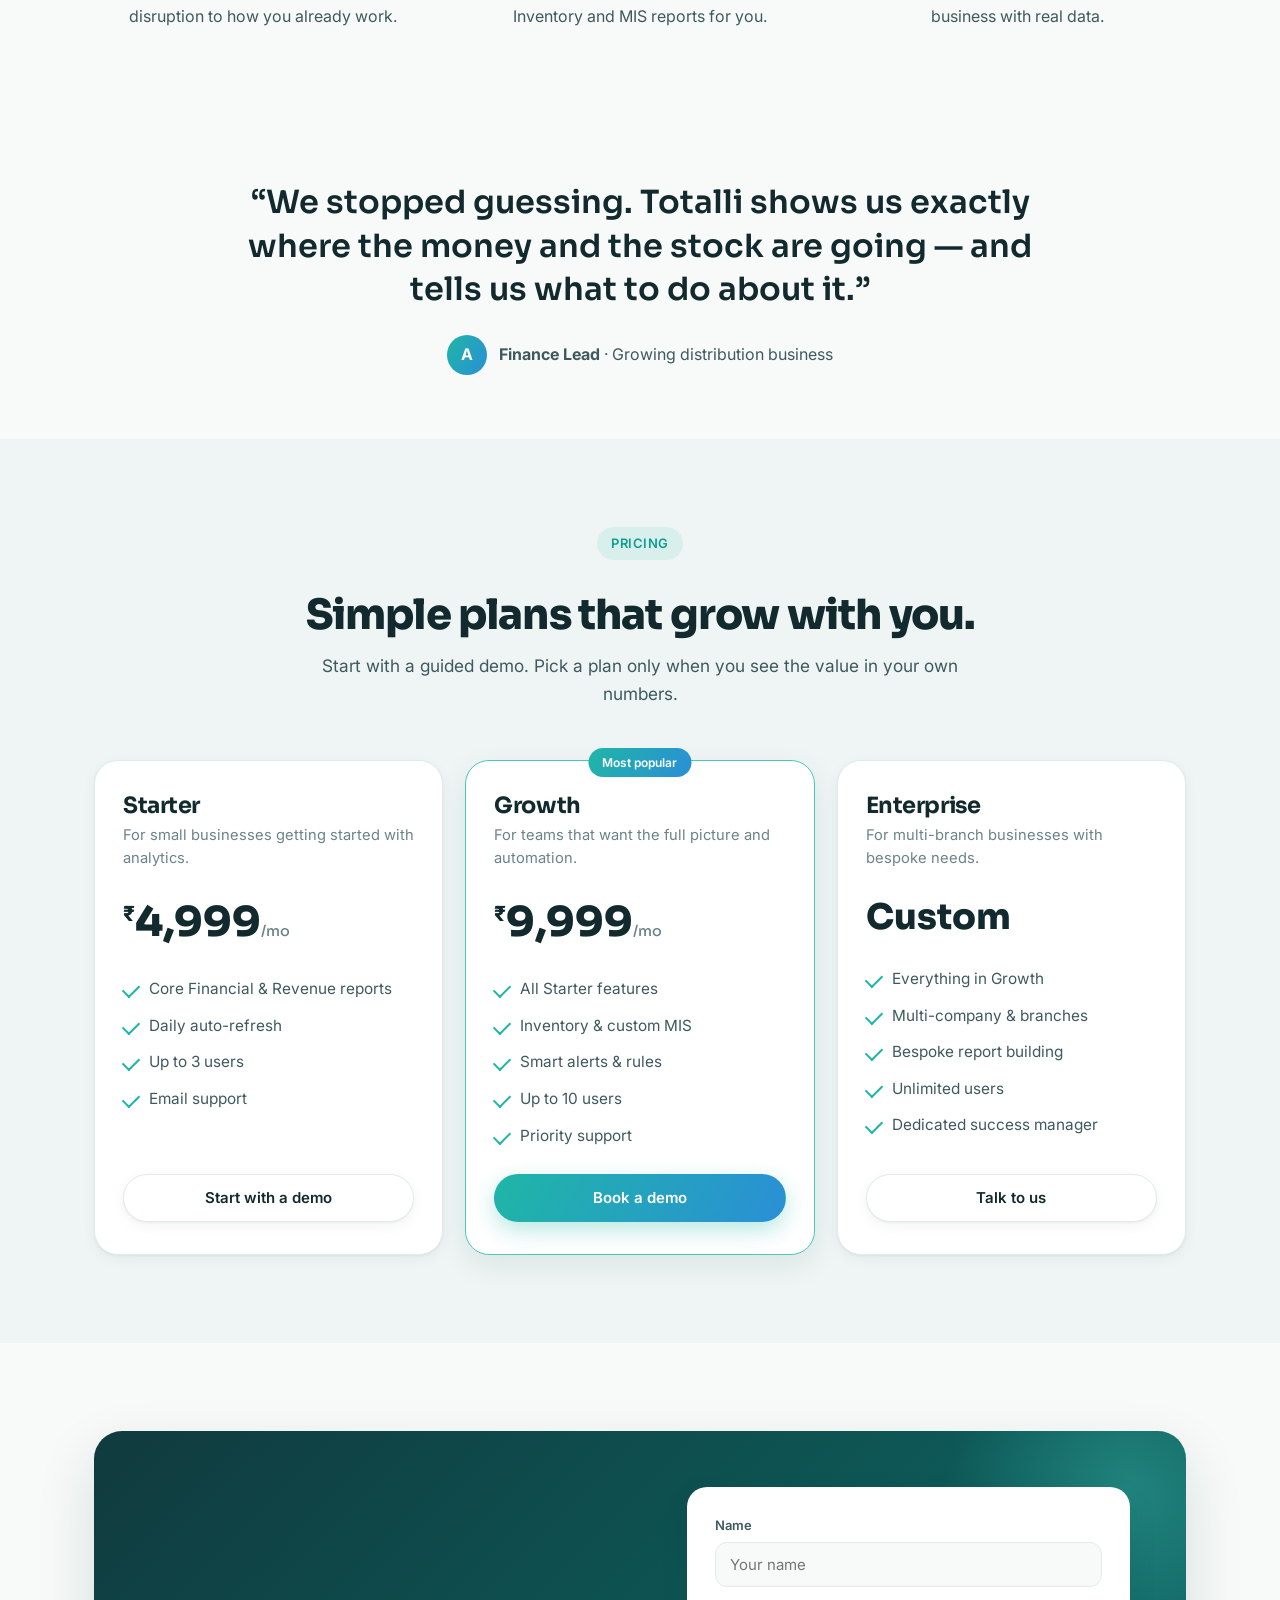
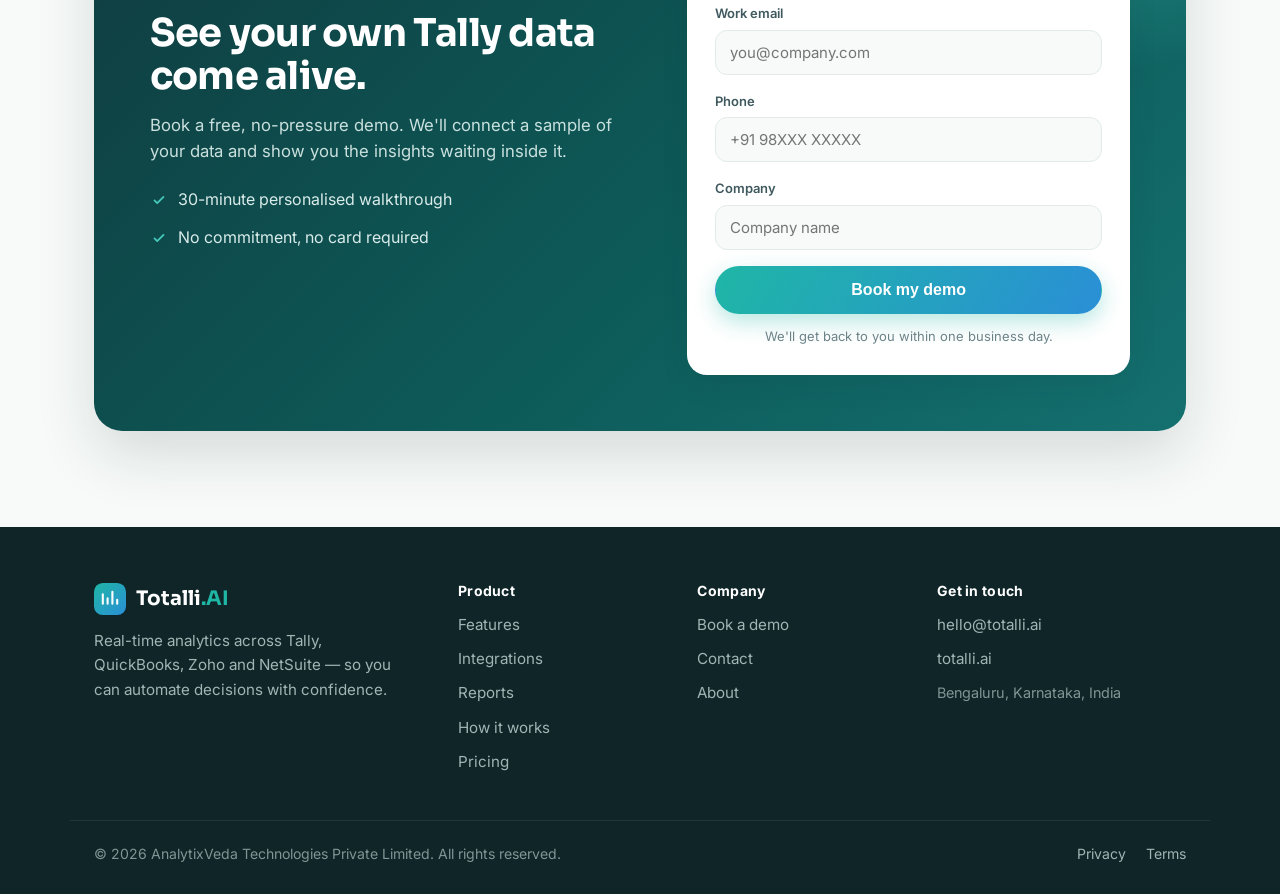
==== commit 92890d53: "Add multi-source integrations and Microsoft Azure enterprise section; activate demo form" ====
--- a/index.html
+++ b/index.html
@@ -4,7 +4,7 @@
   <meta charset="UTF-8" />
   <meta name="viewport" content="width=device-width, initial-scale=1.0" />
   <title>Totalli.AI — Turn your Tally data into decisions</title>
-  <meta name="description" content="Totalli.AI gives you analytics, insights and custom reports on your Tally data — Financial, Revenue, Inventory and MIS — so you can automate decisions with confidence." />
+  <meta name="description" content="Totalli.AI connects Tally, QuickBooks, Zoho and NetSuite into one real-time analytics platform — Financial, Revenue, Inventory and MIS reports — so you can automate decisions with confidence." />
   <link rel="preconnect" href="https://fonts.googleapis.com" />
   <link rel="preconnect" href="https://fonts.gstatic.com" crossorigin />
   <link href="https://fonts.googleapis.com/css2?family=Inter:wght@400;500;600;700;800&family=Sora:wght@500;600;700;800&display=swap" rel="stylesheet" />
@@ -32,6 +32,7 @@
 
       <nav class="nav-links" aria-label="Primary">
         <a href="#features">Features</a>
+        <a href="#integrations">Integrations</a>
         <a href="#reports">Reports</a>
         <a href="#how">How it works</a>
         <a href="#pricing">Pricing</a>
@@ -54,11 +55,12 @@
       <div class="hero-glow" aria-hidden="true"></div>
       <div class="container hero-inner">
         <div class="hero-copy reveal">
-          <span class="eyebrow">Analytics for Tally, on autopilot</span>
-          <h1>Turn your <span class="grad">Tally data</span> into decisions you can trust.</h1>
+          <span class="eyebrow">Real-time analytics for Tally, QuickBooks, Zoho &amp; NetSuite</span>
+          <h1>Turn your <span class="grad">business data</span> into decisions you can trust.</h1>
           <p class="lede">
-            Totalli.AI connects to your Tally and delivers beautiful, automated reports —
-            Financial, Revenue, Inventory and MIS — with the insights that help you act faster.
+            Totalli.AI connects your Tally, QuickBooks, Zoho and NetSuite into one live view —
+            with beautiful, automated reports across Financial, Revenue, Inventory and MIS,
+            updated in real time.
           </p>
           <div class="hero-actions">
             <a href="#contact" class="btn btn-primary btn-lg">Book a free demo</a>
@@ -66,7 +68,7 @@
           </div>
           <ul class="hero-trust">
             <li><svg class="ic" viewBox="0 0 20 20"><path d="M5 10.5l3 3 7-7" fill="none" stroke="currentColor" stroke-width="2" stroke-linecap="round" stroke-linejoin="round"/></svg> No data leaves without your consent</li>
-            <li><svg class="ic" viewBox="0 0 20 20"><path d="M5 10.5l3 3 7-7" fill="none" stroke="currentColor" stroke-width="2" stroke-linecap="round" stroke-linejoin="round"/></svg> Works with your existing Tally</li>
+            <li><svg class="ic" viewBox="0 0 20 20"><path d="M5 10.5l3 3 7-7" fill="none" stroke="currentColor" stroke-width="2" stroke-linecap="round" stroke-linejoin="round"/></svg> Connects to Tally, QuickBooks, Zoho &amp; NetSuite</li>
             <li><svg class="ic" viewBox="0 0 20 20"><path d="M5 10.5l3 3 7-7" fill="none" stroke="currentColor" stroke-width="2" stroke-linecap="round" stroke-linejoin="round"/></svg> Set up in minutes</li>
           </ul>
         </div>
@@ -75,7 +77,7 @@
           <div class="dash">
             <div class="dash-head">
               <span class="dot r"></span><span class="dot y"></span><span class="dot g"></span>
-              <span class="dash-title">Totalli · Business Overview</span>
+              <span class="dash-title">Totalli · Unified Overview · Live</span>
             </div>
             <div class="dash-body">
               <div class="kpis">
@@ -128,7 +130,7 @@
     <!-- ===== Logos / trust strip ===== -->
     <section class="strip">
       <div class="container">
-        <p class="strip-label">Built for businesses that run on Tally</p>
+        <p class="strip-label">Built for businesses that run on Tally, QuickBooks, Zoho &amp; NetSuite</p>
         <div class="strip-stats">
           <div><b>10M+</b><span>vouchers analysed</span></div>
           <div><b>40+</b><span>ready reports</span></div>
@@ -169,8 +171,8 @@
           </article>
           <article class="card reveal">
             <span class="feat-ic">⏱️</span>
-            <h3>Always up to date</h3>
-            <p>Reports refresh automatically, so the number you see is the number that's true — every single day.</p>
+            <h3>Real-time, always fresh</h3>
+            <p>Data syncs continuously from every connected source, so the number you see is always the number that's true.</p>
           </article>
           <article class="card reveal">
             <span class="feat-ic">👥</span>
@@ -181,8 +183,75 @@
       </div>
     </section>
 
+    <!-- ===== Integrations ===== -->
+    <section class="section section-tint" id="integrations">
+      <div class="container">
+        <div class="section-head reveal">
+          <span class="eyebrow">Integrations</span>
+          <h2>All your data, together — in real time.</h2>
+          <p>Totalli connects to the tools you already run on. Bring Tally together with QuickBooks, Zoho and NetSuite for one live, unified view of your business.</p>
+        </div>
+        <div class="grid integrations">
+          <article class="integration reveal">
+            <span class="int-logo int-tally">T</span>
+            <h3>Tally</h3>
+            <p>Vouchers, ledgers, stock &amp; GST data.</p>
+            <span class="int-tag"><span class="live-dot"></span>Real-time sync</span>
+          </article>
+          <article class="integration reveal">
+            <span class="int-logo int-qb">qb</span>
+            <h3>QuickBooks</h3>
+            <p>Invoices, expenses &amp; P&amp;L data.</p>
+            <span class="int-tag"><span class="live-dot"></span>Real-time sync</span>
+          </article>
+          <article class="integration reveal">
+            <span class="int-logo int-zoho">Z</span>
+            <h3>Zoho Books</h3>
+            <p>Sales, purchases &amp; banking data.</p>
+            <span class="int-tag"><span class="live-dot"></span>Real-time sync</span>
+          </article>
+          <article class="integration reveal">
+            <span class="int-logo int-ns">N</span>
+            <h3>NetSuite ERP</h3>
+            <p>Finance, inventory &amp; order data.</p>
+            <span class="int-tag"><span class="live-dot"></span>Real-time sync</span>
+          </article>
+        </div>
+        <p class="int-more reveal">Use something else? More integrations are on the way — <a href="#contact">tell us what you run on</a>.</p>
+      </div>
+    </section>
+
+    <!-- ===== Enterprise / platform ===== -->
+    <section class="enterprise" id="platform">
+      <div class="container">
+        <div class="ent-inner reveal">
+          <span class="eyebrow ent-eyebrow">Built on Microsoft Azure</span>
+          <h2>Enterprise-grade, by design.</h2>
+          <p>Totalli runs on Microsoft Azure with a Microsoft Fabric data warehouse — delivering real-time data pipelines, bank-grade security, and 99.9% uptime, so your analytics are always fast, fresh and safe.</p>
+        </div>
+        <div class="ent-points reveal">
+          <div class="ent-point">
+            <span class="ent-ic">⚡</span>
+            <div><strong>Real-time pipelines</strong><small>Continuous transaction sync</small></div>
+          </div>
+          <div class="ent-point">
+            <span class="ent-ic">🔒</span>
+            <div><strong>Bank-grade security</strong><small>Encrypted on Microsoft Azure</small></div>
+          </div>
+          <div class="ent-point">
+            <span class="ent-ic">🏛️</span>
+            <div><strong>Microsoft Fabric</strong><small>Enterprise data warehouse</small></div>
+          </div>
+          <div class="ent-point">
+            <span class="ent-ic">📈</span>
+            <div><strong>99.9% uptime</strong><small>Scales with your business</small></div>
+          </div>
+        </div>
+      </div>
+    </section>
+
     <!-- ===== Reports ===== -->
-    <section class="section section-tint" id="reports">
+    <section class="section" id="reports">
       <div class="container">
         <div class="section-head reveal">
           <span class="eyebrow">Reports & MIS</span>
@@ -244,8 +313,8 @@
         <div class="steps">
           <div class="step reveal">
             <span class="step-num">1</span>
-            <h3>Connect your Tally</h3>
-            <p>Securely link Totalli to your Tally in minutes. No migration, no disruption to how you already work.</p>
+            <h3>Connect your sources</h3>
+            <p>Securely link Tally, QuickBooks, Zoho or NetSuite in minutes. No migration, no disruption to how you already work.</p>
           </div>
           <div class="step-line" aria-hidden="true"></div>
           <div class="step reveal">
@@ -339,7 +408,7 @@
           </div>
           <form class="cta-form" id="demoForm" onsubmit="return Totalli.submit(event)">
             <!-- Web3Forms config -->
-            <input type="hidden" name="access_key" value="YOUR_WEB3FORMS_ACCESS_KEY" />
+            <input type="hidden" name="access_key" value="3d37783f-33a8-4c33-a4f1-32154f873a83" />
             <input type="hidden" name="subject" value="New Totalli.AI demo request" />
             <input type="hidden" name="from_name" value="Totalli.AI Website" />
             <!-- Honeypot spam trap (leave empty) -->
@@ -383,11 +452,12 @@
           </span>
           <span class="brand-name">Totalli<span class="brand-dot">.AI</span></span>
         </a>
-        <p>Analytics and insights on your Tally data — so you can automate decisions with confidence.</p>
+        <p>Real-time analytics across Tally, QuickBooks, Zoho and NetSuite — so you can automate decisions with confidence.</p>
       </div>
       <div class="footer-col">
         <h4>Product</h4>
         <a href="#features">Features</a>
+        <a href="#integrations">Integrations</a>
         <a href="#reports">Reports</a>
         <a href="#how">How it works</a>
         <a href="#pricing">Pricing</a>
--- a/styles.css
+++ b/styles.css
@@ -198,6 +198,39 @@
 .report ul { list-style: none; display: grid; gap: 10px; }
 .report li { position: relative; padding-left: 26px; color: var(--ink-soft); font-size: .96rem; }
 .report li::before { content: ""; position: absolute; left: 0; top: 8px; width: 14px; height: 8px; border-left: 2px solid var(--teal-500); border-bottom: 2px solid var(--teal-500); transform: rotate(-45deg); }
+
+/* Integrations */
+.integrations { grid-template-columns: repeat(4, 1fr); }
+.integration { background: var(--surface); border: 1px solid var(--line); border-radius: var(--radius); padding: 26px; box-shadow: var(--shadow-sm); transition: transform .2s ease, box-shadow .2s ease, border-color .2s ease; }
+.integration:hover { transform: translateY(-4px); box-shadow: var(--shadow-md); border-color: var(--teal-400); }
+.int-logo { display: inline-flex; align-items: center; justify-content: center; width: 52px; height: 52px; border-radius: 14px; color: #fff; font-family: var(--display); font-weight: 700; font-size: 1.2rem; margin-bottom: 16px; letter-spacing: -.02em; }
+.int-tally { background: #C8202F; }
+.int-qb { background: #2CA01C; font-size: 1rem; text-transform: uppercase; }
+.int-zoho { background: #E79A2B; }
+.int-ns { background: #1F5FAE; }
+.integration h3 { font-size: 1.15rem; margin-bottom: 6px; }
+.integration p { color: var(--ink-soft); font-size: .92rem; margin-bottom: 16px; }
+.int-tag { display: inline-flex; align-items: center; gap: 8px; font-size: 12px; font-weight: 600; color: var(--teal-600); background: rgba(31, 182, 166, .1); padding: 5px 12px; border-radius: 999px; }
+.live-dot { width: 8px; height: 8px; border-radius: 50%; background: #12a150; position: relative; flex: none; }
+.live-dot::after { content: ""; position: absolute; inset: -4px; border-radius: 50%; background: rgba(18, 161, 80, .35); animation: pulse 1.8s ease-out infinite; }
+@keyframes pulse { 0% { transform: scale(.5); opacity: .8; } 100% { transform: scale(1.8); opacity: 0; } }
+.int-more { text-align: center; margin-top: 32px; color: var(--muted); }
+.int-more a { color: var(--teal-600); font-weight: 600; }
+.int-more a:hover { text-decoration: underline; }
+
+/* Enterprise / platform band */
+.enterprise { padding: 84px 0; background: linear-gradient(135deg, #103a3e 0%, #0d5c5a 60%, #14706f 100%); color: #eafaf7; position: relative; overflow: hidden; }
+.enterprise::after { content: ""; position: absolute; right: -120px; top: -120px; width: 380px; height: 380px; border-radius: 50%; background: radial-gradient(closest-side, rgba(69, 201, 187, .28), transparent); }
+.enterprise::before { content: ""; position: absolute; left: -100px; bottom: -140px; width: 340px; height: 340px; border-radius: 50%; background: radial-gradient(closest-side, rgba(42, 143, 214, .22), transparent); }
+.ent-inner { position: relative; z-index: 1; max-width: 760px; margin: 0 auto 40px; text-align: center; }
+.ent-eyebrow { color: #9be7dd; background: rgba(255, 255, 255, .12); }
+.enterprise h2 { color: #fff; font-size: clamp(1.7rem, 3.2vw, 2.4rem); margin-bottom: 14px; }
+.ent-inner p { color: rgba(234, 250, 247, .88); font-size: 1.08rem; }
+.ent-points { position: relative; z-index: 1; display: grid; grid-template-columns: repeat(4, 1fr); gap: 22px; }
+.ent-point { display: flex; gap: 13px; align-items: flex-start; background: rgba(255, 255, 255, .06); border: 1px solid rgba(255, 255, 255, .1); border-radius: 16px; padding: 18px; }
+.ent-ic { font-size: 22px; line-height: 1; }
+.ent-point strong { display: block; color: #fff; font-size: .98rem; margin-bottom: 2px; }
+.ent-point small { color: rgba(234, 250, 247, .68); font-size: .84rem; }
 
 /* Steps */
 .steps { display: grid; grid-template-columns: 1fr auto 1fr auto 1fr; align-items: start; gap: 0; }
@@ -301,6 +334,8 @@
   .hero-inner { grid-template-columns: 1fr; gap: 48px; }
   .hero-visual { max-width: 520px; margin: 0 auto; }
   .features { grid-template-columns: repeat(2, 1fr); }
+  .integrations { grid-template-columns: repeat(2, 1fr); }
+  .ent-points { grid-template-columns: repeat(2, 1fr); }
   .footer-grid { grid-template-columns: 1fr 1fr; }
   .cta { grid-template-columns: 1fr; padding: 40px; }
 }
@@ -314,6 +349,8 @@
   .site-header.menu-open .nav-cta { display: flex; position: absolute; top: 100%; left: 0; right: 0; background: var(--surface); padding: 0 24px 22px; }
   .strip-stats { grid-template-columns: repeat(2, 1fr); }
   .features, .reports, .pricing { grid-template-columns: 1fr; }
+  .integrations { grid-template-columns: 1fr 1fr; }
+  .ent-points { grid-template-columns: 1fr 1fr; }
   .steps { grid-template-columns: 1fr; gap: 32px; }
   .step-line { display: none; }
   .section { padding: 64px 0; }
